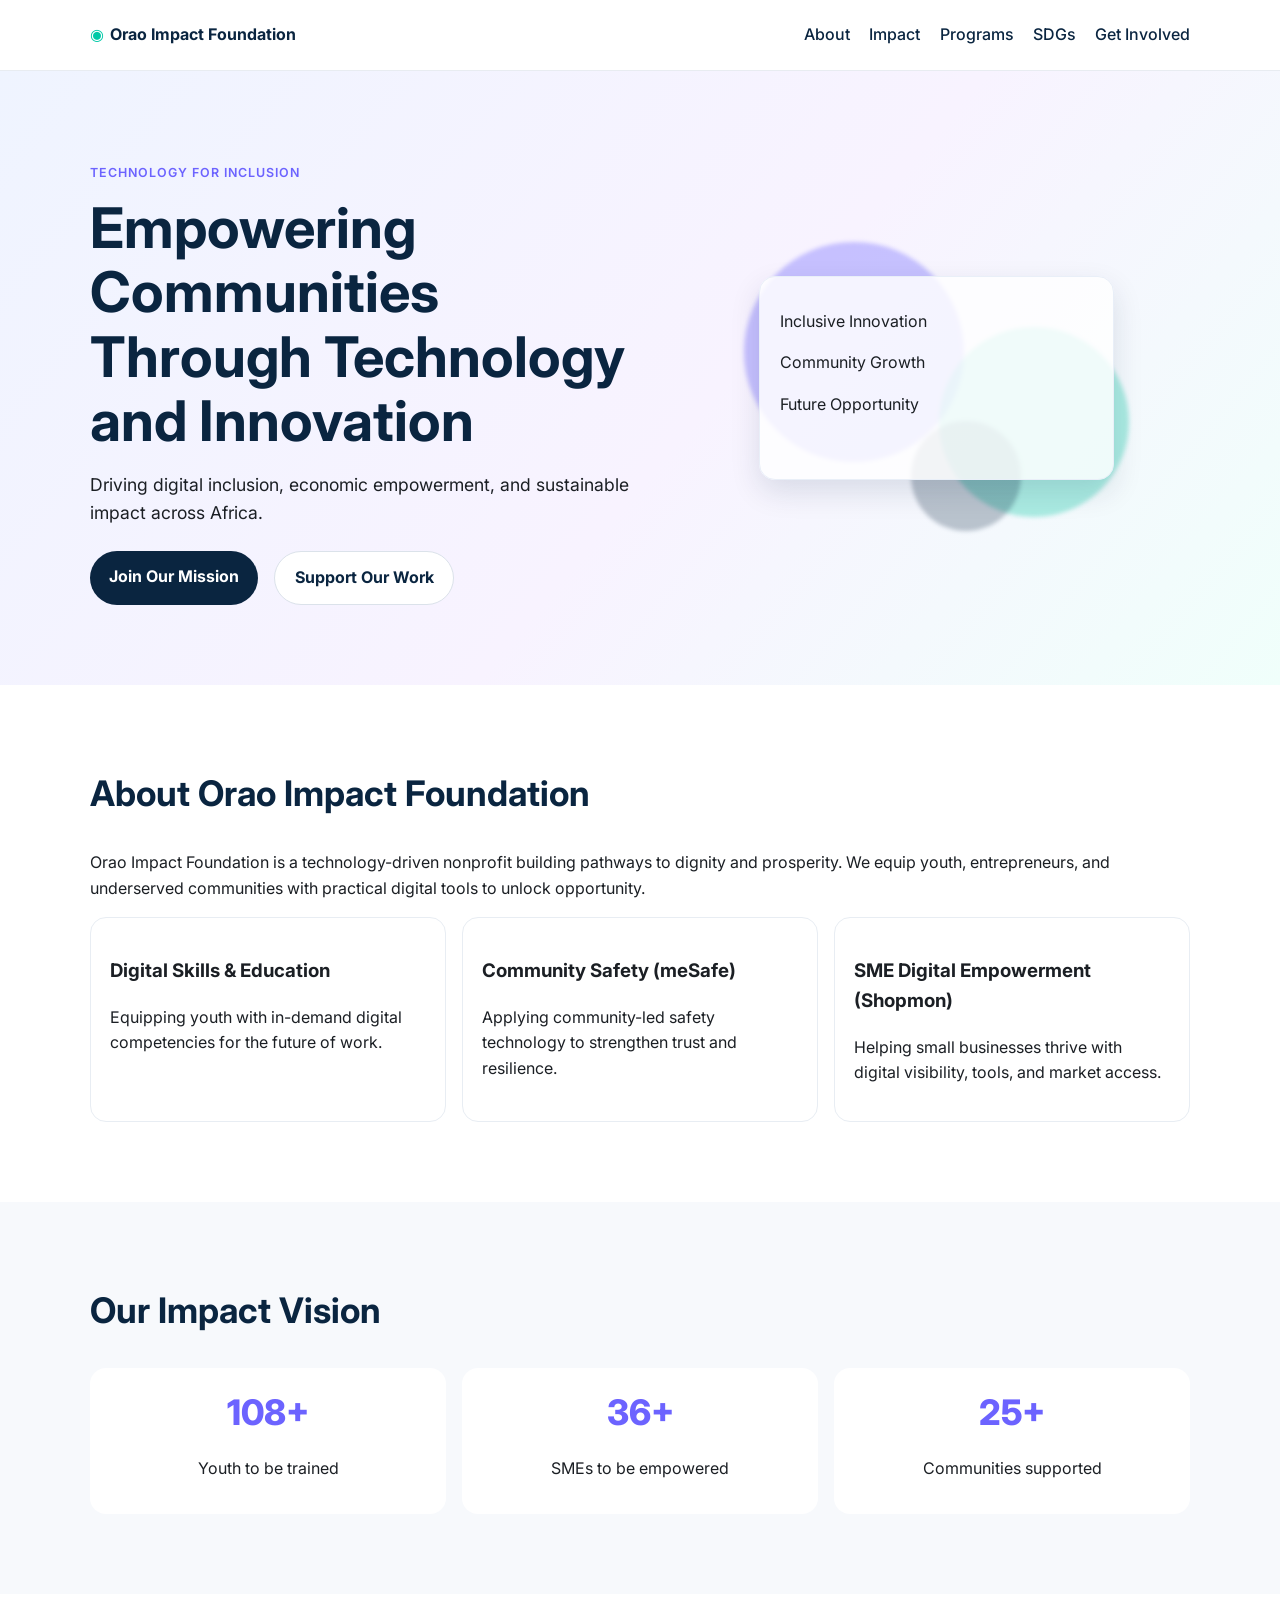
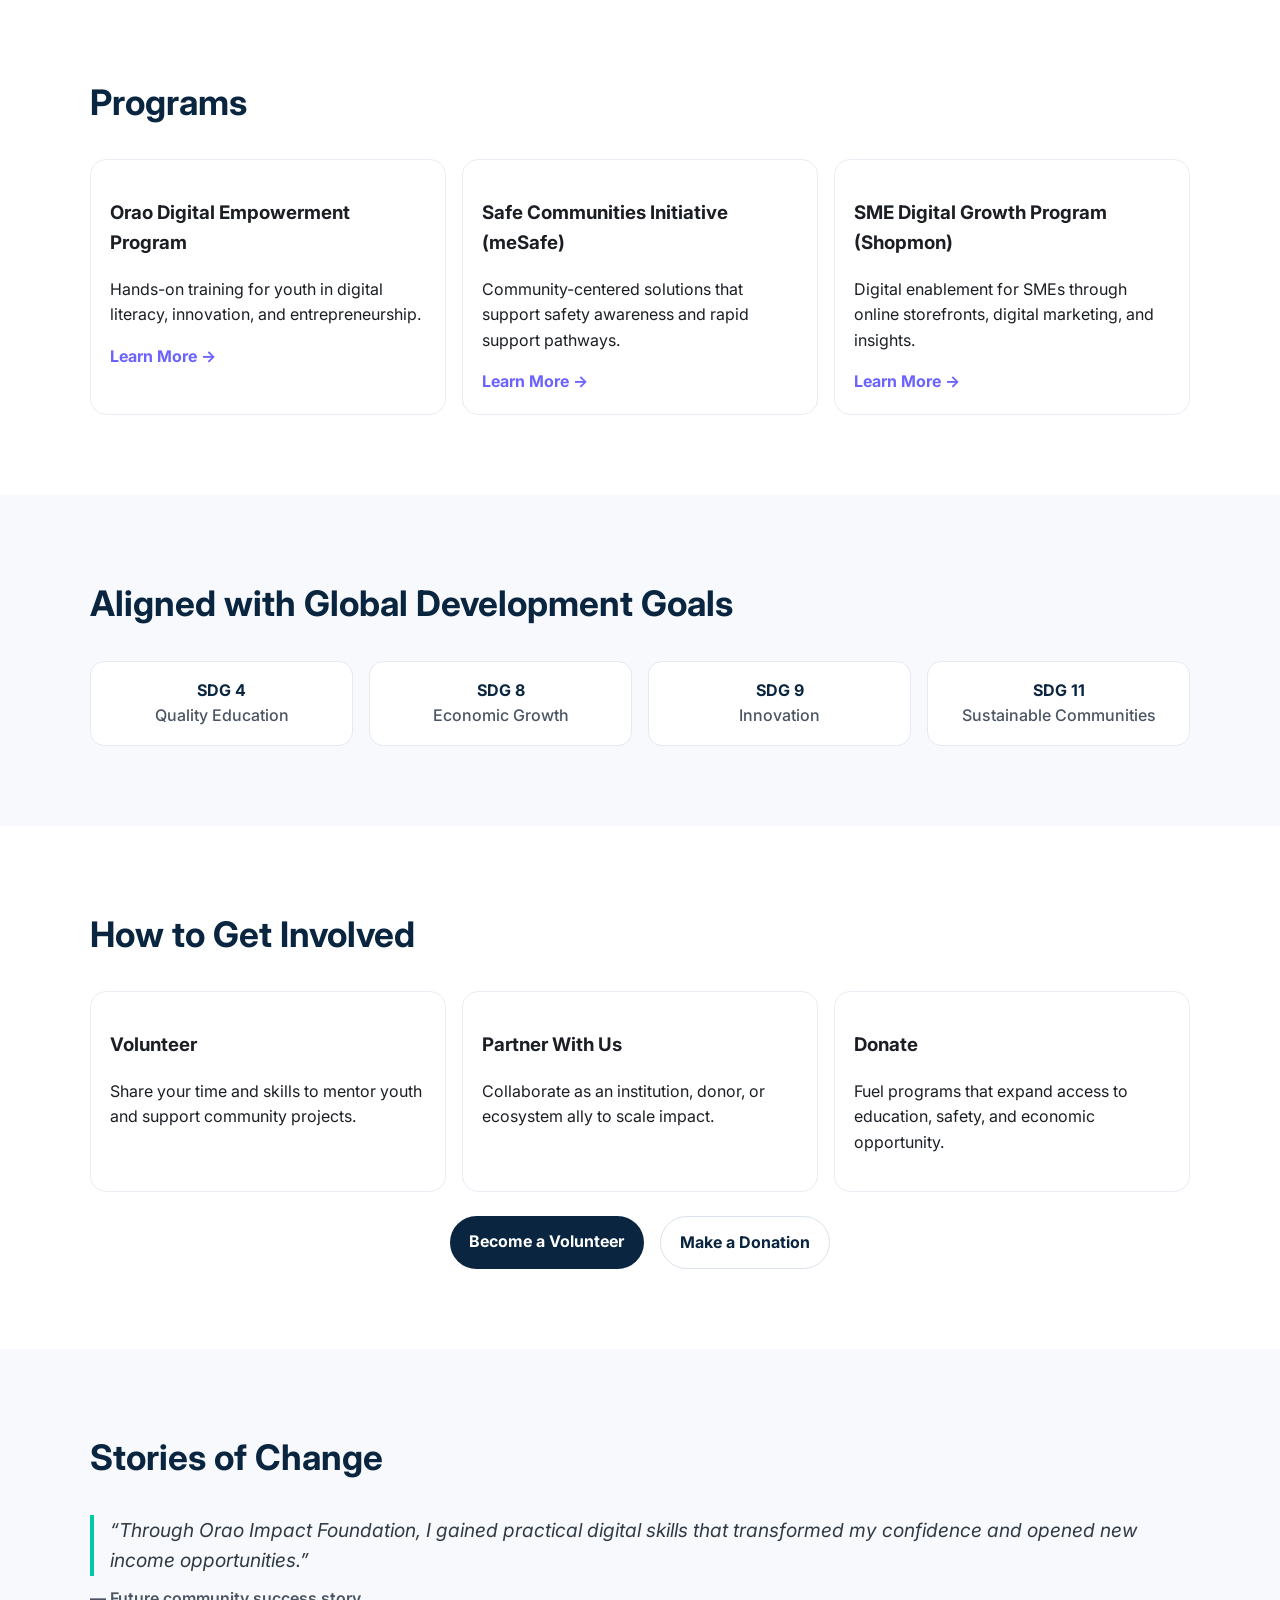
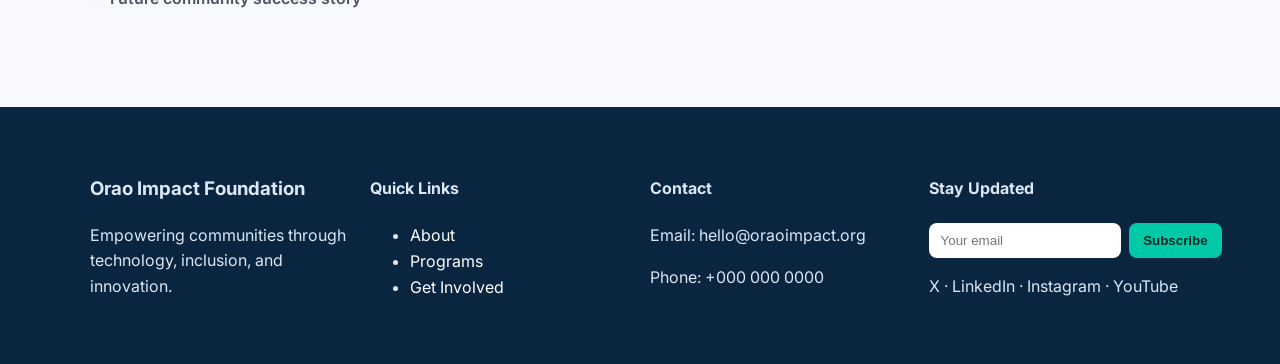
==== index.html @ c320b024 "Create modern landing page for Orao Impact Foundation" ====
<!DOCTYPE html>
<html lang="en">
  <head>
    <meta charset="UTF-8" />
    <meta name="viewport" content="width=device-width, initial-scale=1.0" />
    <title>Orao Impact Foundation</title>
    <meta
      name="description"
      content="Orao Impact Foundation empowers underserved communities across Africa through digital skills, innovation, and economic inclusion."
    />
    <link rel="preconnect" href="https://fonts.googleapis.com" />
    <link rel="preconnect" href="https://fonts.gstatic.com" crossorigin />
    <link
      href="https://fonts.googleapis.com/css2?family=Inter:wght@400;500;600;700;800&display=swap"
      rel="stylesheet"
    />
    <link rel="stylesheet" href="styles.css" />
  </head>
  <body>
    <a class="skip-link" href="#main">Skip to main content</a>
    <header class="site-header" id="top">
      <nav class="nav container" aria-label="Primary">
        <a href="#top" class="brand" aria-label="Orao Impact Foundation home">
          <span class="brand-mark">◉</span>
          <span>Orao Impact Foundation</span>
        </a>
        <button class="menu-toggle" aria-expanded="false" aria-controls="nav-links">
          Menu
        </button>
        <ul class="nav-links" id="nav-links">
          <li><a href="#about">About</a></li>
          <li><a href="#impact">Impact</a></li>
          <li><a href="#programs">Programs</a></li>
          <li><a href="#sdg">SDGs</a></li>
          <li><a href="#involved">Get Involved</a></li>
        </ul>
      </nav>
    </header>

    <main id="main">
      <section class="hero section">
        <div class="container hero-grid">
          <div>
            <p class="eyebrow">Technology for Inclusion</p>
            <h1>Empowering Communities Through Technology and Innovation</h1>
            <p class="lead">
              Driving digital inclusion, economic empowerment, and sustainable impact across Africa.
            </p>
            <div class="cta-group">
              <a href="#involved" class="btn btn-primary">Join Our Mission</a>
              <a href="#involved" class="btn btn-secondary">Support Our Work</a>
            </div>
          </div>
          <div class="hero-art" aria-hidden="true">
            <div class="blob blob-1"></div>
            <div class="blob blob-2"></div>
            <div class="blob blob-3"></div>
            <div class="network-card">
              <p>Inclusive Innovation</p>
              <p>Community Growth</p>
              <p>Future Opportunity</p>
            </div>
          </div>
        </div>
      </section>

      <section class="section" id="about">
        <div class="container">
          <h2>About Orao Impact Foundation</h2>
          <p>
            Orao Impact Foundation is a technology-driven nonprofit building pathways to dignity and prosperity.
            We equip youth, entrepreneurs, and underserved communities with practical digital tools to unlock opportunity.
          </p>
          <div class="pillars">
            <article class="card"><h3>Digital Skills &amp; Education</h3><p>Equipping youth with in-demand digital competencies for the future of work.</p></article>
            <article class="card"><h3>Community Safety (meSafe)</h3><p>Applying community-led safety technology to strengthen trust and resilience.</p></article>
            <article class="card"><h3>SME Digital Empowerment (Shopmon)</h3><p>Helping small businesses thrive with digital visibility, tools, and market access.</p></article>
          </div>
        </div>
      </section>

      <section class="section muted" id="impact">
        <div class="container">
          <h2>Our Impact Vision</h2>
          <div class="stats">
            <article class="stat"><span class="counter" data-target="300">0</span><p>Youth to be trained</p></article>
            <article class="stat"><span class="counter" data-target="100">0</span><p>SMEs to be empowered</p></article>
            <article class="stat"><span class="counter" data-target="25">0</span><p>Communities supported</p></article>
          </div>
        </div>
      </section>

      <section class="section" id="programs">
        <div class="container">
          <h2>Programs</h2>
          <div class="grid-3">
            <article class="card program-card">
              <h3>Orao Digital Empowerment Program</h3>
              <p>Hands-on training for youth in digital literacy, innovation, and entrepreneurship.</p>
              <a href="#" aria-label="Learn more about Orao Digital Empowerment Program">Learn More →</a>
            </article>
            <article class="card program-card">
              <h3>Safe Communities Initiative (meSafe)</h3>
              <p>Community-centered solutions that support safety awareness and rapid support pathways.</p>
              <a href="#" aria-label="Learn more about Safe Communities Initiative">Learn More →</a>
            </article>
            <article class="card program-card">
              <h3>SME Digital Growth Program (Shopmon)</h3>
              <p>Digital enablement for SMEs through online storefronts, digital marketing, and insights.</p>
              <a href="#" aria-label="Learn more about SME Digital Growth Program">Learn More →</a>
            </article>
          </div>
        </div>
      </section>

      <section class="section muted" id="sdg">
        <div class="container">
          <h2>Aligned with Global Development Goals</h2>
          <div class="sdg-grid">
            <div class="badge">SDG 4<br /><span>Quality Education</span></div>
            <div class="badge">SDG 8<br /><span>Economic Growth</span></div>
            <div class="badge">SDG 9<br /><span>Innovation</span></div>
            <div class="badge">SDG 11<br /><span>Sustainable Communities</span></div>
          </div>
        </div>
      </section>

      <section class="section" id="involved">
        <div class="container">
          <h2>How to Get Involved</h2>
          <div class="grid-3">
            <article class="card"><h3>Volunteer</h3><p>Share your time and skills to mentor youth and support community projects.</p></article>
            <article class="card"><h3>Partner With Us</h3><p>Collaborate as an institution, donor, or ecosystem ally to scale impact.</p></article>
            <article class="card"><h3>Donate</h3><p>Fuel programs that expand access to education, safety, and economic opportunity.</p></article>
          </div>
          <div class="cta-group center">
            <a href="#" class="btn btn-primary">Become a Volunteer</a>
            <a href="#" class="btn btn-secondary">Make a Donation</a>
          </div>
        </div>
      </section>

      <section class="section muted" id="stories">
        <div class="container">
          <h2>Stories of Change</h2>
          <blockquote>
            “Through Orao Impact Foundation, I gained practical digital skills that transformed my confidence and opened new income opportunities.”
          </blockquote>
          <p class="quote-author">— Future community success story</p>
        </div>
      </section>
    </main>

    <footer class="site-footer">
      <div class="container footer-grid">
        <div>
          <h3>Orao Impact Foundation</h3>
          <p>Empowering communities through technology, inclusion, and innovation.</p>
        </div>
        <div>
          <h4>Quick Links</h4>
          <ul>
            <li><a href="#about">About</a></li>
            <li><a href="#programs">Programs</a></li>
            <li><a href="#involved">Get Involved</a></li>
          </ul>
        </div>
        <div>
          <h4>Contact</h4>
          <p>Email: hello@oraoimpact.org</p>
          <p>Phone: +000 000 0000</p>
        </div>
        <div>
          <h4>Stay Updated</h4>
          <form class="newsletter">
            <label for="newsletter" class="sr-only">Email address</label>
            <input id="newsletter" type="email" placeholder="Your email" required />
            <button type="submit">Subscribe</button>
          </form>
          <p class="socials">X · LinkedIn · Instagram · YouTube</p>
        </div>
      </div>
    </footer>

    <script src="script.js"></script>
  </body>
</html>
---- styles.css ----
:root {
  --primary: #0a2540;
  --secondary: #6c63ff;
  --accent: #00c9a7;
  --bg: #f7f9fc;
  --text: #1b1f24;
}
* { box-sizing: border-box; }
html { scroll-behavior: smooth; }
body {
  margin: 0;
  font-family: Inter, system-ui, sans-serif;
  color: var(--text);
  line-height: 1.6;
  background: #fff;
}
.container { width: min(1100px, 92vw); margin: 0 auto; }
.section { padding: 5rem 0; }
.muted { background: var(--bg); }
.skip-link { position:absolute; left:-9999px; }
.skip-link:focus { left:1rem; top:1rem; background:#fff; padding:.5rem; }
.site-header {
  position: sticky; top: 0; z-index: 10;
  background: rgba(255,255,255,.9); backdrop-filter: blur(8px); border-bottom: 1px solid #e8ecf1;
}
.nav { display:flex; justify-content:space-between; align-items:center; min-height:70px; gap:1rem; }
.brand { font-weight: 700; color: var(--primary); text-decoration:none; display:flex; gap:.4rem; align-items:center; }
.brand-mark { color: var(--accent); }
.nav-links { display:flex; list-style:none; gap:1.2rem; padding:0; margin:0; }
.nav-links a { color: var(--primary); text-decoration:none; font-weight:500; }
.menu-toggle { display:none; }
.hero { background: linear-gradient(130deg, #eff4ff, #f8f3ff 55%, #f0fffb); }
.hero-grid { display:grid; gap:2rem; align-items:center; grid-template-columns: 1.05fr .95fr; }
.eyebrow { color: var(--secondary); font-weight:600; letter-spacing:.08em; text-transform:uppercase; font-size:.78rem; }
h1 { font-size: clamp(2rem, 4.5vw, 3.5rem); line-height:1.15; margin:.5rem 0 1rem; color: var(--primary); }
h2 { font-size: clamp(1.55rem, 3.2vw, 2.2rem); color: var(--primary); margin-top:0; }
.lead { font-size:1.1rem; max-width:60ch; }
.cta-group { display:flex; gap:1rem; flex-wrap:wrap; margin-top:1.5rem; }
.btn { padding:.8rem 1.2rem; border-radius:999px; text-decoration:none; font-weight:700; transition: transform .2s ease, box-shadow .2s ease; }
.btn:hover { transform: translateY(-2px); box-shadow: 0 8px 24px rgba(0,0,0,.12); }
.btn-primary { background: var(--primary); color:#fff; }
.btn-secondary { background: #fff; color: var(--primary); border:1px solid #dbe2ea; }
.hero-art { position:relative; min-height:340px; }
.blob { position:absolute; border-radius:50%; filter: blur(2px); animation: float 6s ease-in-out infinite; }
.blob-1 { width:220px; height:220px; background: rgba(108,99,255,.35); top:10%; left:12%; }
.blob-2 { width:190px; height:190px; background: rgba(0,201,167,.3); top:35%; right:12%; animation-delay:1.2s; }
.blob-3 { width:110px; height:110px; background: rgba(10,37,64,.25); bottom:5%; left:45%; animation-delay:.7s; }
.network-card { position:absolute; inset:20% 15%; background: rgba(255,255,255,.82); border:1px solid #e9eff8; border-radius:16px; padding:1rem 1.25rem; box-shadow:0 12px 30px rgba(10,37,64,.12); }
.card { background:#fff; border:1px solid #e8edf3; border-radius:16px; padding:1.2rem; transition: transform .2s; }
.card:hover { transform: translateY(-3px); }
.pillars, .grid-3 { display:grid; gap:1rem; grid-template-columns: repeat(3, minmax(0,1fr)); }
.stats { display:grid; grid-template-columns: repeat(3, minmax(0,1fr)); gap:1rem; }
.stat { background:#fff; border-radius:16px; padding:1rem; text-align:center; }
.counter { font-size:2.2rem; font-weight:800; color:var(--secondary); display:block; }
.program-card a { color: var(--secondary); font-weight:700; text-decoration:none; }
.sdg-grid { display:grid; grid-template-columns: repeat(4, minmax(0,1fr)); gap:1rem; }
.badge { background:#fff; border-radius:14px; padding:1rem; text-align:center; font-weight:700; color:var(--primary); border:1px solid #e3eaf2; }
.badge span { display:block; font-weight:500; color:#4b5563; }
.center { justify-content:center; }
blockquote { font-size:1.2rem; font-style:italic; border-left:4px solid var(--accent); margin:0; padding-left:1rem; color:#2f3a45; }
.quote-author { margin-top:.6rem; font-weight:600; color:#4b5563; }
.site-footer { background: var(--primary); color:#dce7f2; padding:3rem 0; }
.footer-grid { display:grid; gap:1.2rem; grid-template-columns: repeat(4, minmax(0,1fr)); }
.site-footer a { color:#fff; text-decoration:none; }
.newsletter { display:flex; gap:.5rem; }
.newsletter input { flex:1; padding:.6rem .7rem; border-radius:8px; border:none; }
.newsletter button { padding:.6rem .9rem; border:none; border-radius:8px; background:var(--accent); color:#002a24; font-weight:700; }
.sr-only { position:absolute; width:1px; height:1px; overflow:hidden; clip-path:inset(50%); }
@keyframes float { 50% { transform: translateY(-8px); } }
@media (max-width: 860px) {
  .menu-toggle { display:block; background:none; border:1px solid #dbe2ea; border-radius:8px; padding:.5rem .7rem; }
  .nav-links { position:absolute; right:4vw; top:64px; background:#fff; border:1px solid #e8edf3; border-radius:12px; padding:.8rem; display:none; flex-direction:column; }
  .nav-links.open { display:flex; }
  .hero-grid, .pillars, .grid-3, .stats, .sdg-grid, .footer-grid { grid-template-columns: 1fr; }
}
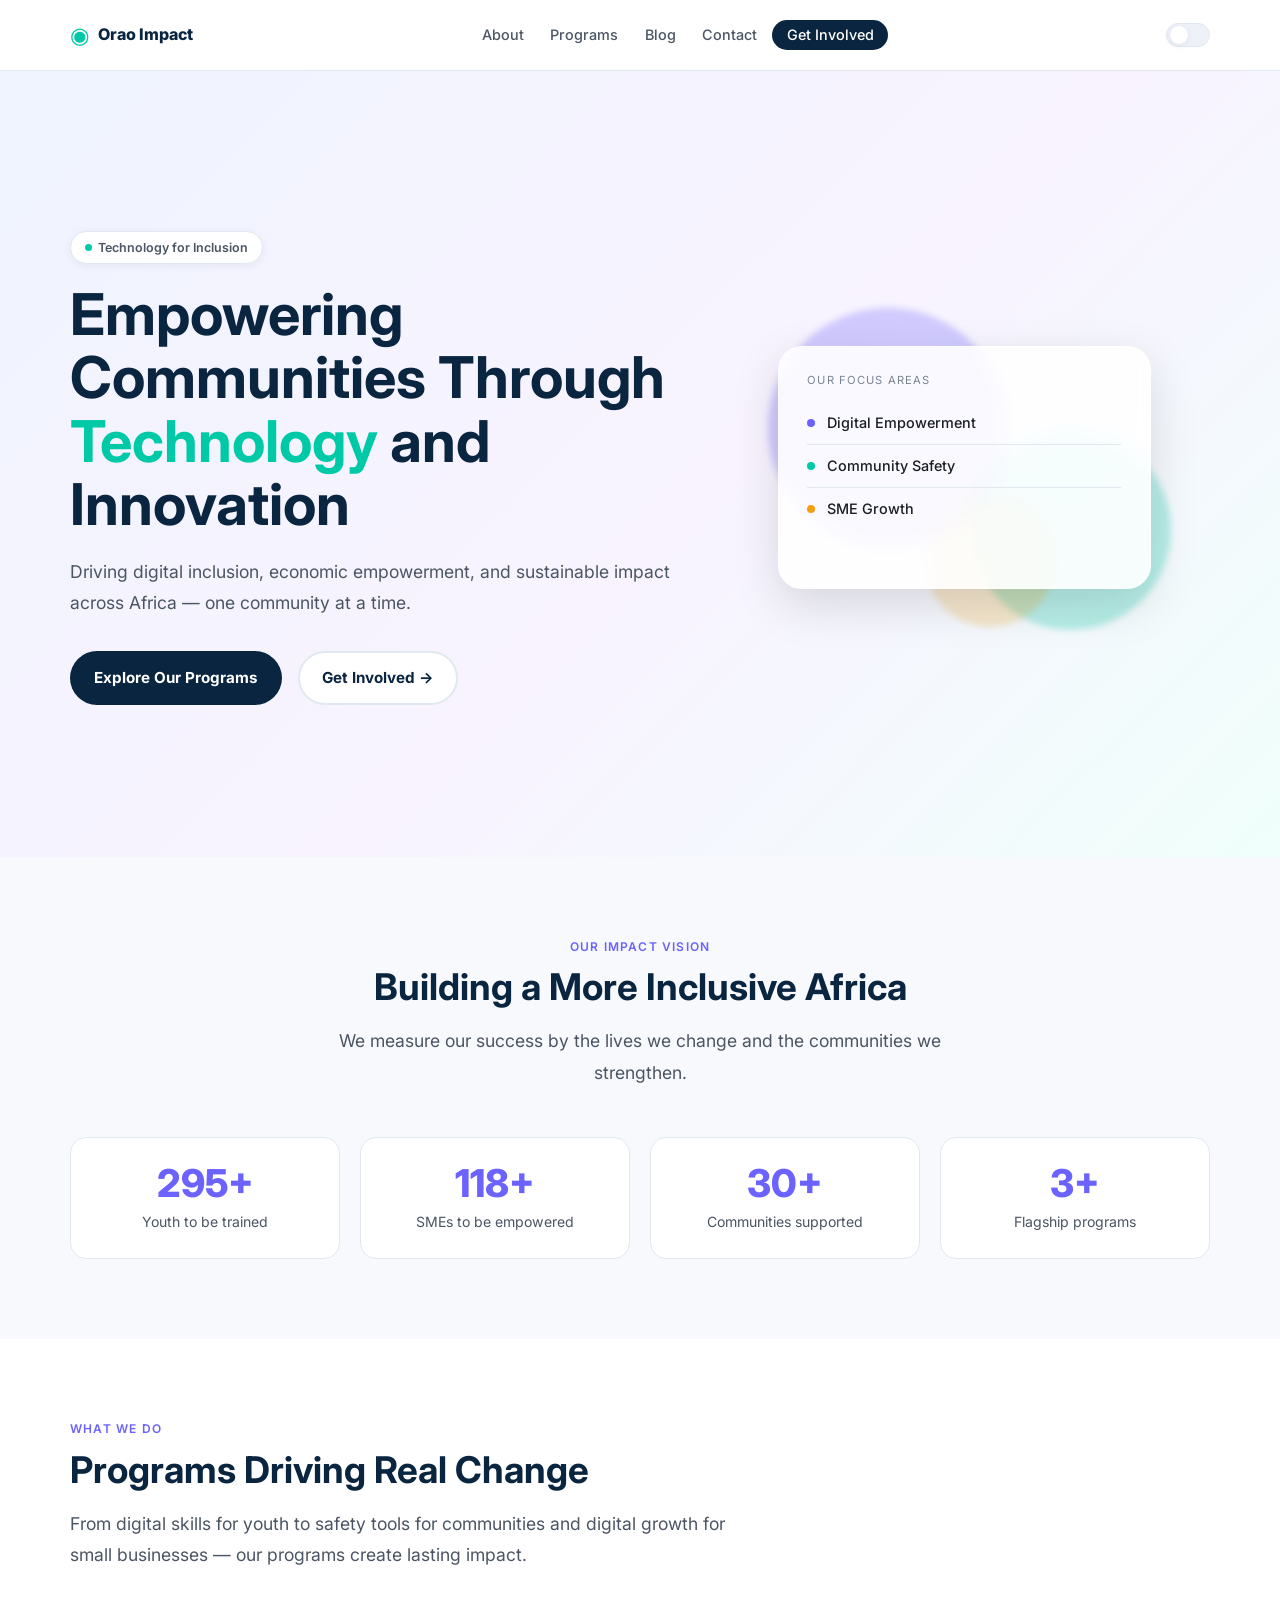
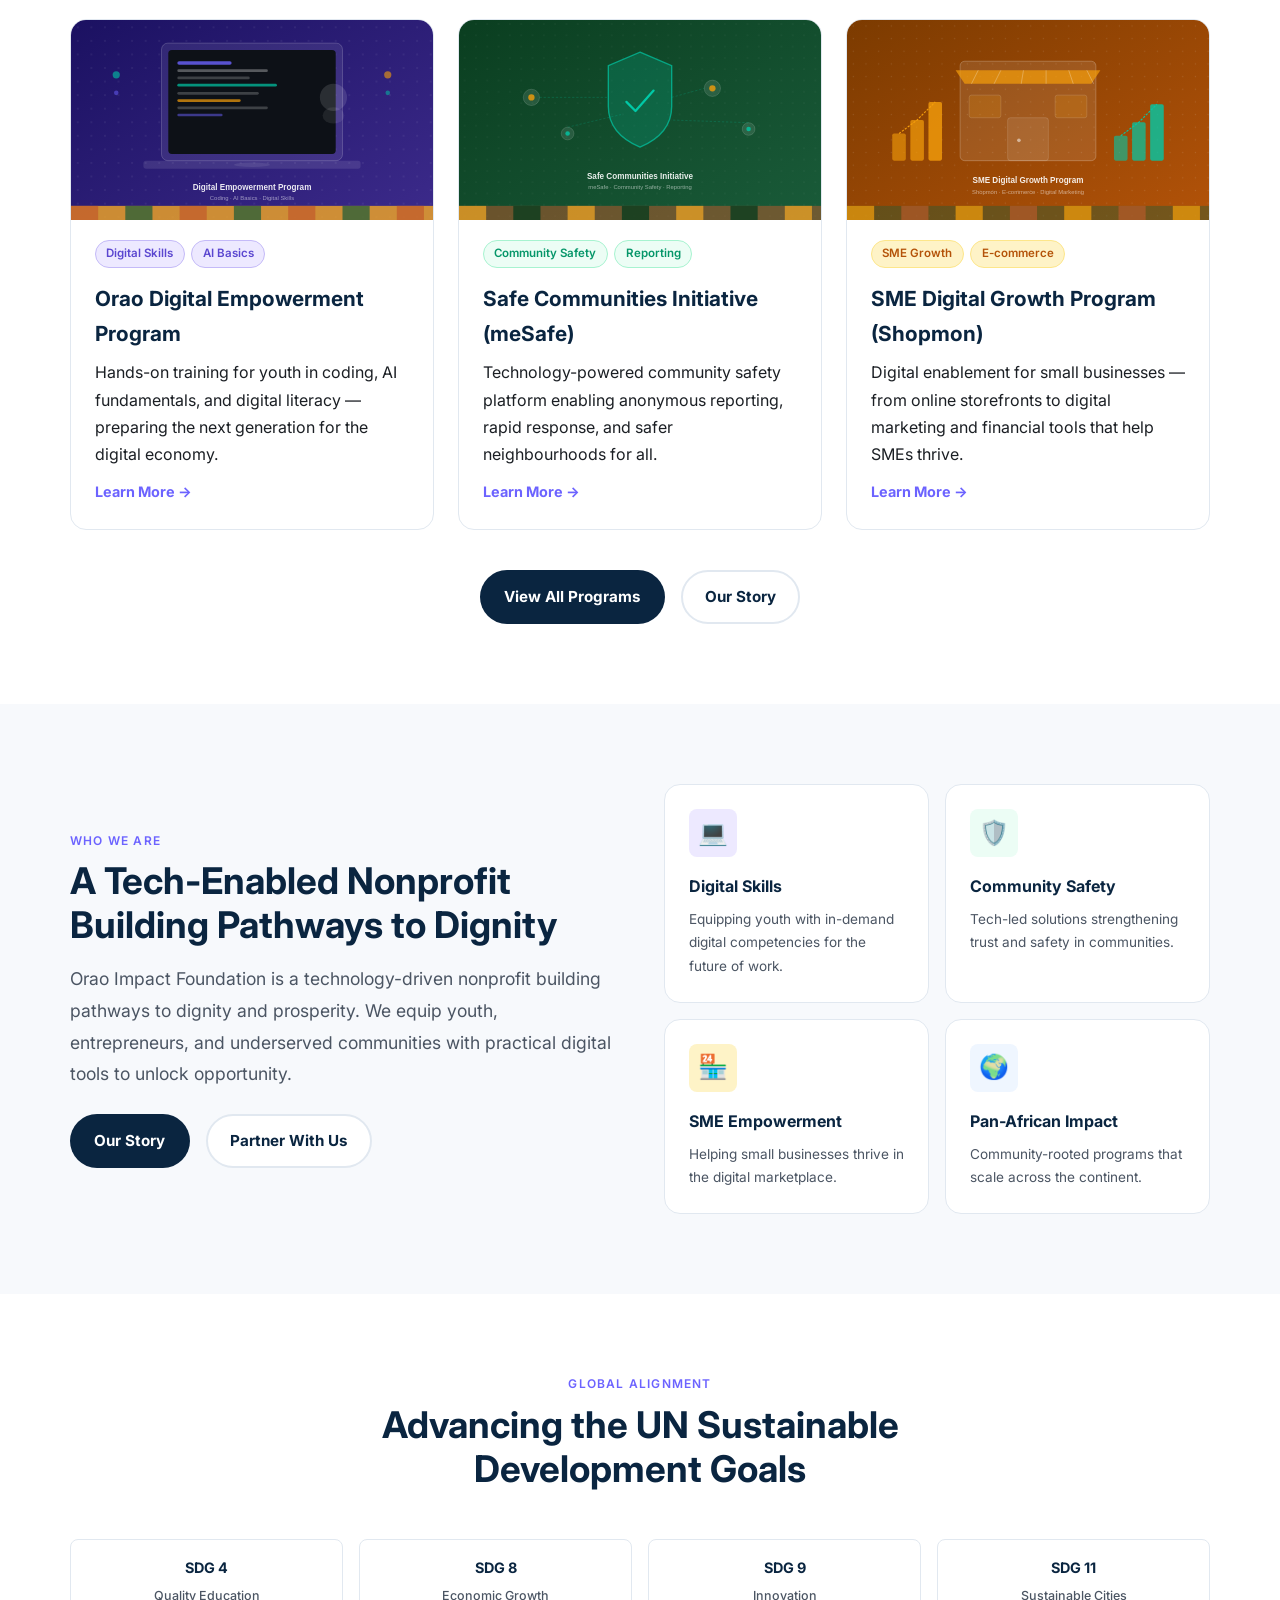
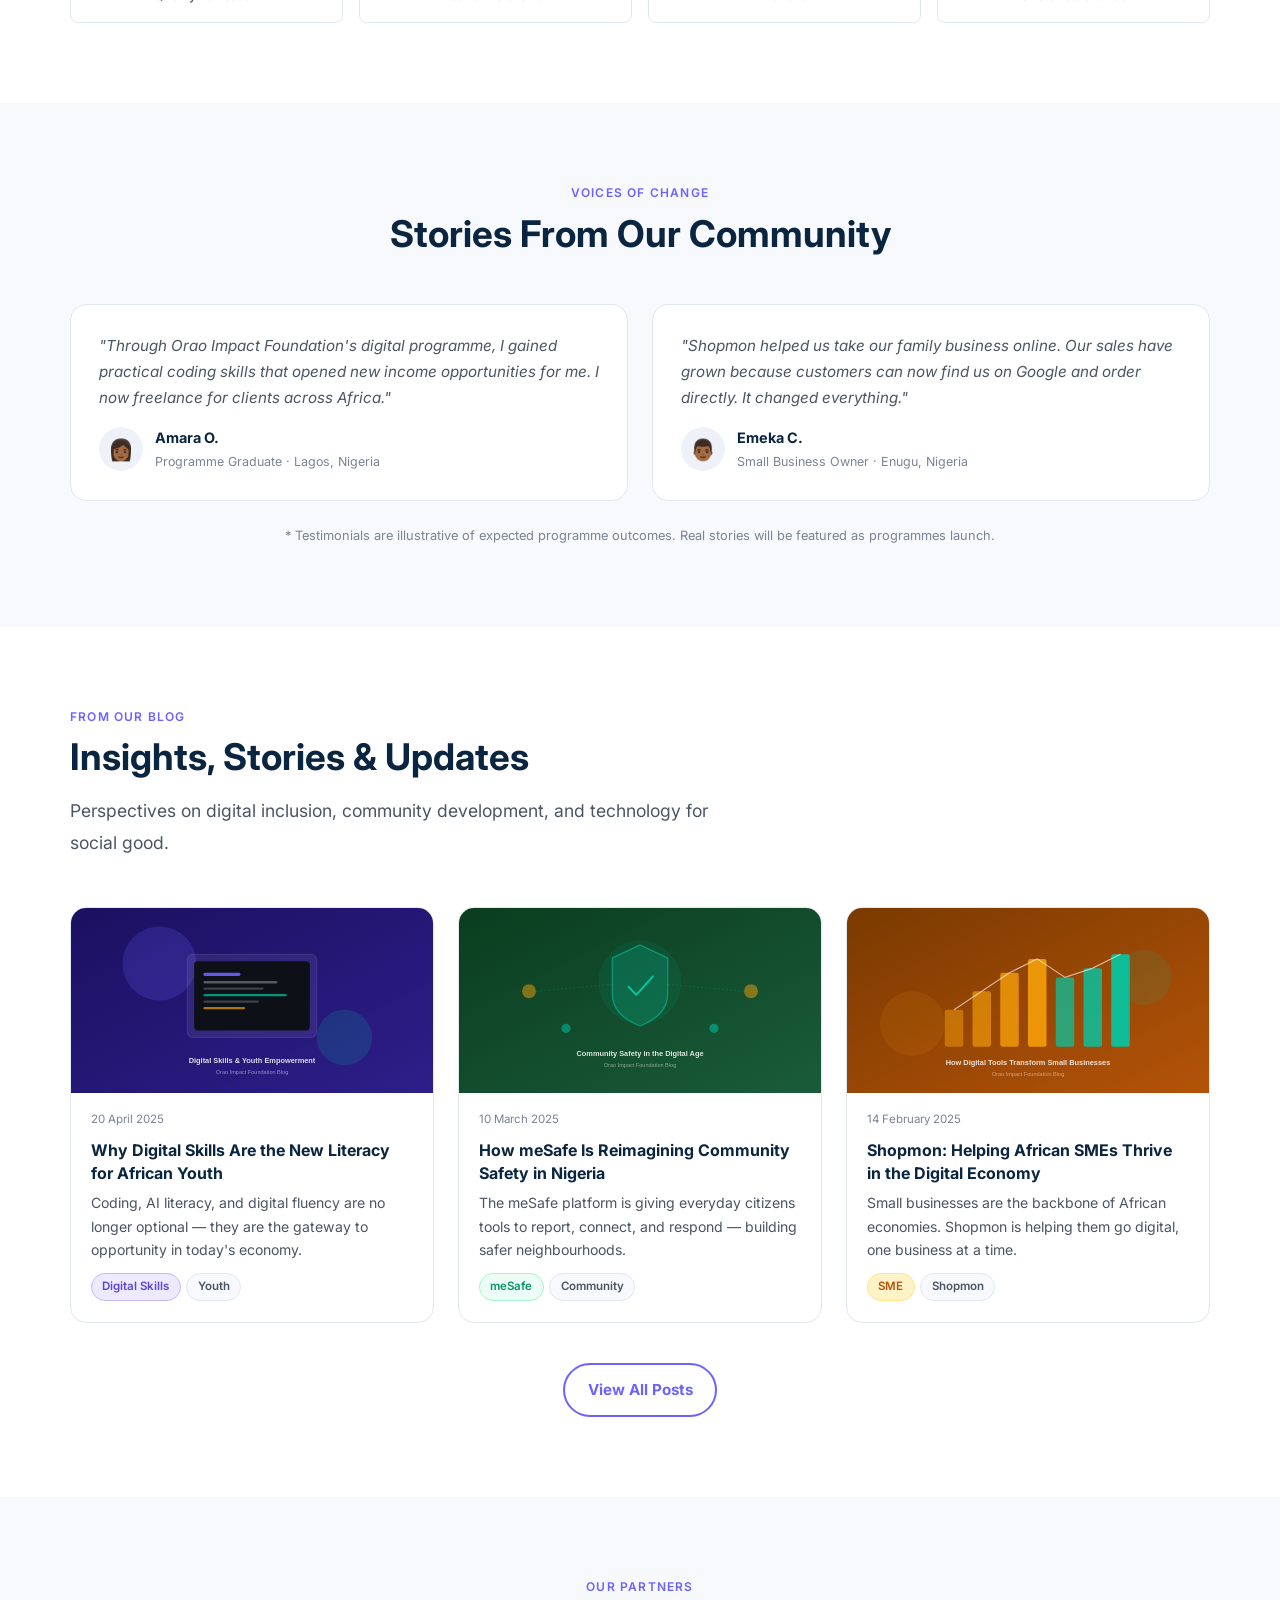
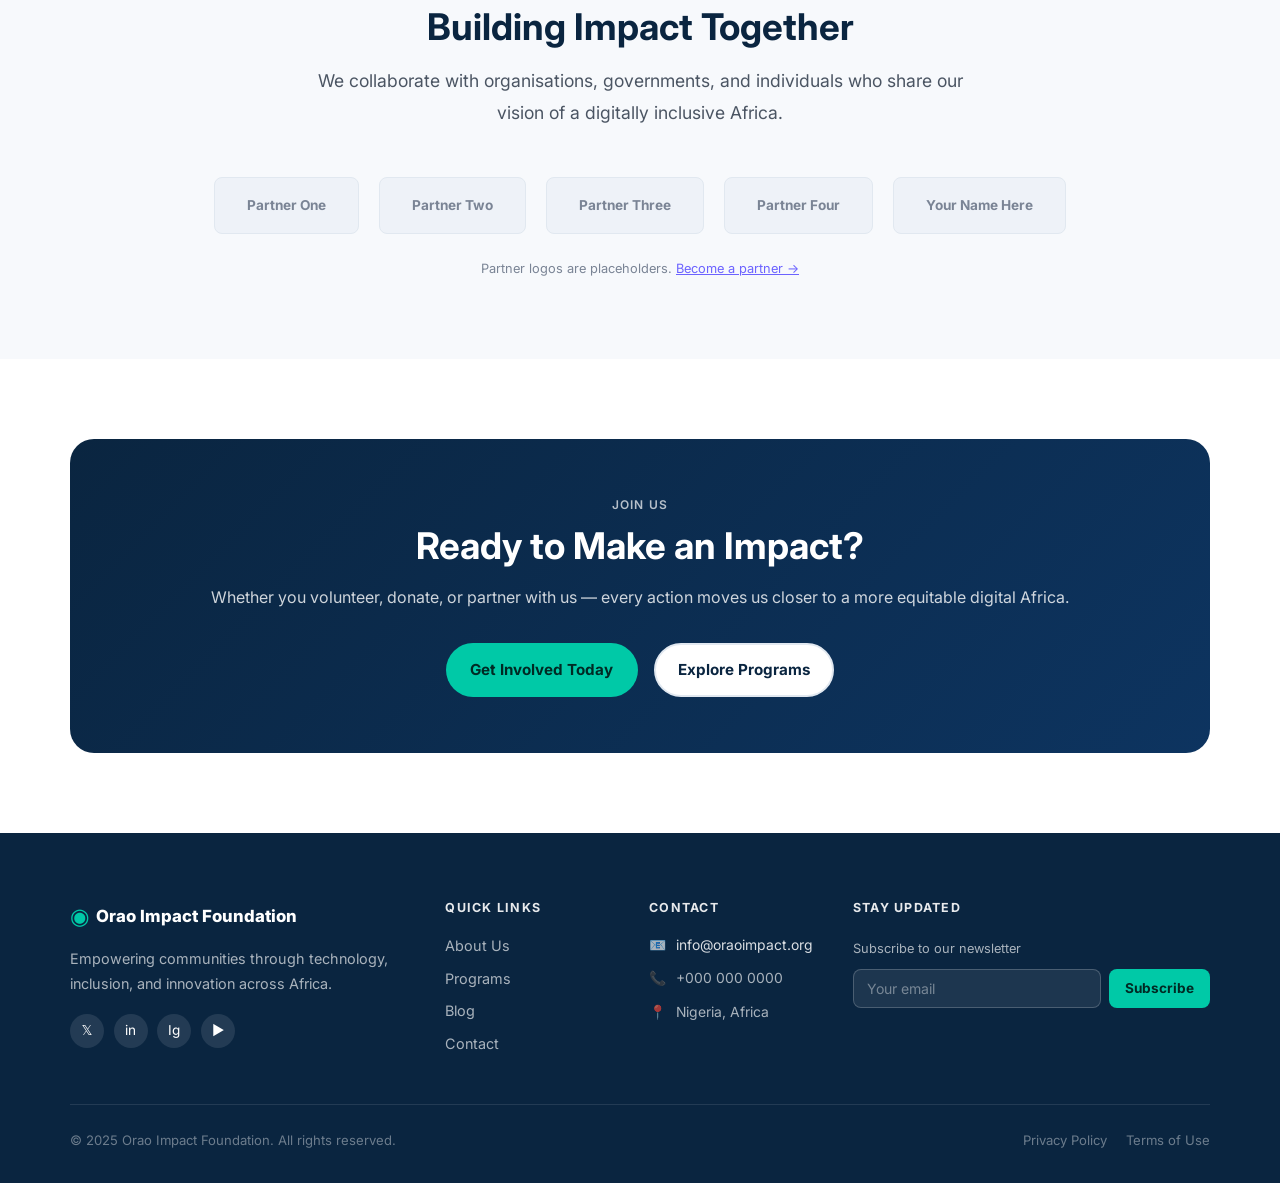
==== commit 48465b4a: "feat: complete foundation website with all pages, blog, and components - Upgraded index.html: hero, " ====
--- a/index.html
+++ b/index.html
@@ -1,187 +1,381 @@
 <!DOCTYPE html>
-<html lang="en">
-  <head>
-    <meta charset="UTF-8" />
-    <meta name="viewport" content="width=device-width, initial-scale=1.0" />
-    <title>Orao Impact Foundation</title>
-    <meta
-      name="description"
-      content="Orao Impact Foundation empowers underserved communities across Africa through digital skills, innovation, and economic inclusion."
-    />
-    <link rel="preconnect" href="https://fonts.googleapis.com" />
-    <link rel="preconnect" href="https://fonts.gstatic.com" crossorigin />
-    <link
-      href="https://fonts.googleapis.com/css2?family=Inter:wght@400;500;600;700;800&display=swap"
-      rel="stylesheet"
-    />
-    <link rel="stylesheet" href="styles.css" />
-  </head>
-  <body>
-    <a class="skip-link" href="#main">Skip to main content</a>
-    <header class="site-header" id="top">
-      <nav class="nav container" aria-label="Primary">
-        <a href="#top" class="brand" aria-label="Orao Impact Foundation home">
-          <span class="brand-mark">◉</span>
-          <span>Orao Impact Foundation</span>
-        </a>
-        <button class="menu-toggle" aria-expanded="false" aria-controls="nav-links">
-          Menu
-        </button>
-        <ul class="nav-links" id="nav-links">
-          <li><a href="#about">About</a></li>
-          <li><a href="#impact">Impact</a></li>
-          <li><a href="#programs">Programs</a></li>
-          <li><a href="#sdg">SDGs</a></li>
-          <li><a href="#involved">Get Involved</a></li>
-        </ul>
-      </nav>
-    </header>
-
-    <main id="main">
-      <section class="hero section">
-        <div class="container hero-grid">
-          <div>
-            <p class="eyebrow">Technology for Inclusion</p>
-            <h1>Empowering Communities Through Technology and Innovation</h1>
-            <p class="lead">
-              Driving digital inclusion, economic empowerment, and sustainable impact across Africa.
-            </p>
+<html lang="en" data-theme="light">
+<head>
+  <meta charset="UTF-8"/>
+  <meta name="viewport" content="width=device-width, initial-scale=1.0"/>
+  <title>Orao Impact Foundation — Empowering Communities Through Technology</title>
+  <meta name="description" content="Orao Impact Foundation empowers underserved communities across Africa through digital skills, innovation, and economic inclusion."/>
+  <meta property="og:title" content="Orao Impact Foundation"/>
+  <meta property="og:description" content="Driving digital inclusion, economic empowerment, and sustainable impact across Africa."/>
+  <meta property="og:type" content="website"/>
+  <meta property="og:image" content="assets/images/about-hero.svg"/>
+  <link rel="preconnect" href="https://fonts.googleapis.com"/>
+  <link rel="preconnect" href="https://fonts.gstatic.com" crossorigin/>
+  <link href="https://fonts.googleapis.com/css2?family=Inter:wght@400;500;600;700;800&display=swap" rel="stylesheet"/>
+  <link rel="stylesheet" href="styles.css"/>
+  <script>
+    (function(){var t=localStorage.getItem('orao-theme')||((window.matchMedia&&window.matchMedia('(prefers-color-scheme:dark)').matches)?'dark':'light');document.documentElement.setAttribute('data-theme',t);})();
+  </script>
+</head>
+<body>
+  <a class="skip-link" href="#main">Skip to main content</a>
+
+  <!-- HEADER -->
+  <header class="site-header" id="top">
+    <nav class="nav container" aria-label="Primary">
+      <a href="index.html" class="brand" aria-label="Orao Impact Foundation home">
+        <span class="brand-mark">◉</span>
+        <span>Orao Impact</span>
+      </a>
+      <ul class="nav-links" id="nav-links" role="list">
+        <li><a href="about.html">About</a></li>
+        <li><a href="programs.html">Programs</a></li>
+        <li><a href="blog.html">Blog</a></li>
+        <li><a href="contact.html">Contact</a></li>
+        <li><a href="contact.html" class="btn-nav">Get Involved</a></li>
+      </ul>
+      <div class="nav-actions">
+        <button class="dark-toggle" data-dark-toggle aria-label="Toggle dark mode" title="Toggle dark mode"></button>
+        <button class="menu-toggle" aria-expanded="false" aria-controls="nav-links">Menu</button>
+      </div>
+    </nav>
+  </header>
+
+  <main id="main">
+    <!-- HERO -->
+    <section class="hero section">
+      <div class="container hero-grid">
+        <div>
+          <div class="hero-tag"><span class="dot"></span> Technology for Inclusion</div>
+          <h1>Empowering Communities Through <span class="text-accent">Technology</span> and Innovation</h1>
+          <p class="lead">Driving digital inclusion, economic empowerment, and sustainable impact across Africa — one community at a time.</p>
+          <div class="cta-group">
+            <a href="programs.html" class="btn btn-primary">Explore Our Programs</a>
+            <a href="contact.html" class="btn btn-secondary">Get Involved →</a>
+          </div>
+        </div>
+        <div class="hero-art" aria-hidden="true">
+          <div class="blob blob-1"></div>
+          <div class="blob blob-2"></div>
+          <div class="blob blob-3"></div>
+          <div class="network-card">
+            <p class="nc-label">Our Focus Areas</p>
+            <div class="nc-item"><span class="nc-dot dot-purple"></span> Digital Empowerment</div>
+            <div class="nc-item"><span class="nc-dot dot-green"></span> Community Safety</div>
+            <div class="nc-item"><span class="nc-dot dot-orange"></span> SME Growth</div>
+          </div>
+        </div>
+      </div>
+    </section>
+
+    <!-- IMPACT STATS -->
+    <section class="section muted" id="impact">
+      <div class="container">
+        <div class="section-header centered reveal">
+          <span class="eyebrow">Our Impact Vision</span>
+          <h2>Building a More Inclusive Africa</h2>
+          <p class="lead">We measure our success by the lives we change and the communities we strengthen.</p>
+        </div>
+        <div class="stats">
+          <article class="stat reveal reveal-delay-1">
+            <span class="counter" data-target="500" data-suffix="+">0+</span>
+            <p>Youth to be trained</p>
+          </article>
+          <article class="stat reveal reveal-delay-2">
+            <span class="counter" data-target="150" data-suffix="+">0+</span>
+            <p>SMEs to be empowered</p>
+          </article>
+          <article class="stat reveal reveal-delay-3">
+            <span class="counter" data-target="30" data-suffix="+">0+</span>
+            <p>Communities supported</p>
+          </article>
+          <article class="stat reveal reveal-delay-4">
+            <span class="counter" data-target="3" data-suffix="">0</span>
+            <p>Flagship programs</p>
+          </article>
+        </div>
+      </div>
+    </section>
+
+    <!-- FEATURED PROGRAMS -->
+    <section class="section" id="programs">
+      <div class="container">
+        <div class="section-header reveal">
+          <span class="eyebrow">What We Do</span>
+          <h2>Programs Driving Real Change</h2>
+          <p class="lead">From digital skills for youth to safety tools for communities and digital growth for small businesses — our programs create lasting impact.</p>
+        </div>
+        <div class="grid-3">
+          <article class="card program-card reveal reveal-delay-1" data-category="digital">
+            <div class="program-card-img">
+              <img src="assets/images/program-digital.svg" alt="Youth learning to code at a digital empowerment workshop" loading="lazy"/>
+            </div>
+            <div class="program-card-body">
+              <div class="program-card-tags">
+                <span class="tag tag-digital">Digital Skills</span>
+                <span class="tag tag-digital">AI Basics</span>
+              </div>
+              <h3>Orao Digital Empowerment Program</h3>
+              <p>Hands-on training for youth in coding, AI fundamentals, and digital literacy — preparing the next generation for the digital economy.</p>
+              <a href="programs.html#digital" class="program-card-link">Learn More →</a>
+            </div>
+          </article>
+          <article class="card program-card reveal reveal-delay-2" data-category="safety">
+            <div class="program-card-img">
+              <img src="assets/images/program-safety.svg" alt="Community safety network illustration for meSafe" loading="lazy"/>
+            </div>
+            <div class="program-card-body">
+              <div class="program-card-tags">
+                <span class="tag tag-safety">Community Safety</span>
+                <span class="tag tag-safety">Reporting</span>
+              </div>
+              <h3>Safe Communities Initiative (meSafe)</h3>
+              <p>Technology-powered community safety platform enabling anonymous reporting, rapid response, and safer neighbourhoods for all.</p>
+              <a href="programs.html#safety" class="program-card-link">Learn More →</a>
+            </div>
+          </article>
+          <article class="card program-card reveal reveal-delay-3" data-category="sme">
+            <div class="program-card-img">
+              <img src="assets/images/program-sme.svg" alt="Small business owner learning digital tools through Shopmon" loading="lazy"/>
+            </div>
+            <div class="program-card-body">
+              <div class="program-card-tags">
+                <span class="tag tag-sme">SME Growth</span>
+                <span class="tag tag-sme">E-commerce</span>
+              </div>
+              <h3>SME Digital Growth Program (Shopmon)</h3>
+              <p>Digital enablement for small businesses — from online storefronts to digital marketing and financial tools that help SMEs thrive.</p>
+              <a href="programs.html#sme" class="program-card-link">Learn More →</a>
+            </div>
+          </article>
+        </div>
+        <div class="cta-group center reveal" style="margin-top:2.5rem">
+          <a href="programs.html" class="btn btn-primary">View All Programs</a>
+          <a href="about.html" class="btn btn-secondary">Our Story</a>
+        </div>
+      </div>
+    </section>
+
+    <!-- ABOUT SNIPPET -->
+    <section class="section muted" id="about">
+      <div class="container">
+        <div class="grid-2" style="gap:3rem; align-items:center">
+          <div class="reveal">
+            <span class="eyebrow">Who We Are</span>
+            <h2>A Tech-Enabled Nonprofit Building Pathways to Dignity</h2>
+            <p class="lead">Orao Impact Foundation is a technology-driven nonprofit building pathways to dignity and prosperity. We equip youth, entrepreneurs, and underserved communities with practical digital tools to unlock opportunity.</p>
             <div class="cta-group">
-              <a href="#involved" class="btn btn-primary">Join Our Mission</a>
-              <a href="#involved" class="btn btn-secondary">Support Our Work</a>
-            </div>
-          </div>
-          <div class="hero-art" aria-hidden="true">
-            <div class="blob blob-1"></div>
-            <div class="blob blob-2"></div>
-            <div class="blob blob-3"></div>
-            <div class="network-card">
-              <p>Inclusive Innovation</p>
-              <p>Community Growth</p>
-              <p>Future Opportunity</p>
-            </div>
-          </div>
-        </div>
-      </section>
-
-      <section class="section" id="about">
-        <div class="container">
-          <h2>About Orao Impact Foundation</h2>
-          <p>
-            Orao Impact Foundation is a technology-driven nonprofit building pathways to dignity and prosperity.
-            We equip youth, entrepreneurs, and underserved communities with practical digital tools to unlock opportunity.
-          </p>
-          <div class="pillars">
-            <article class="card"><h3>Digital Skills &amp; Education</h3><p>Equipping youth with in-demand digital competencies for the future of work.</p></article>
-            <article class="card"><h3>Community Safety (meSafe)</h3><p>Applying community-led safety technology to strengthen trust and resilience.</p></article>
-            <article class="card"><h3>SME Digital Empowerment (Shopmon)</h3><p>Helping small businesses thrive with digital visibility, tools, and market access.</p></article>
-          </div>
-        </div>
-      </section>
-
-      <section class="section muted" id="impact">
-        <div class="container">
-          <h2>Our Impact Vision</h2>
-          <div class="stats">
-            <article class="stat"><span class="counter" data-target="300">0</span><p>Youth to be trained</p></article>
-            <article class="stat"><span class="counter" data-target="100">0</span><p>SMEs to be empowered</p></article>
-            <article class="stat"><span class="counter" data-target="25">0</span><p>Communities supported</p></article>
-          </div>
-        </div>
-      </section>
-
-      <section class="section" id="programs">
-        <div class="container">
-          <h2>Programs</h2>
-          <div class="grid-3">
-            <article class="card program-card">
-              <h3>Orao Digital Empowerment Program</h3>
-              <p>Hands-on training for youth in digital literacy, innovation, and entrepreneurship.</p>
-              <a href="#" aria-label="Learn more about Orao Digital Empowerment Program">Learn More →</a>
-            </article>
-            <article class="card program-card">
-              <h3>Safe Communities Initiative (meSafe)</h3>
-              <p>Community-centered solutions that support safety awareness and rapid support pathways.</p>
-              <a href="#" aria-label="Learn more about Safe Communities Initiative">Learn More →</a>
-            </article>
-            <article class="card program-card">
-              <h3>SME Digital Growth Program (Shopmon)</h3>
-              <p>Digital enablement for SMEs through online storefronts, digital marketing, and insights.</p>
-              <a href="#" aria-label="Learn more about SME Digital Growth Program">Learn More →</a>
-            </article>
-          </div>
-        </div>
-      </section>
-
-      <section class="section muted" id="sdg">
-        <div class="container">
-          <h2>Aligned with Global Development Goals</h2>
-          <div class="sdg-grid">
-            <div class="badge">SDG 4<br /><span>Quality Education</span></div>
-            <div class="badge">SDG 8<br /><span>Economic Growth</span></div>
-            <div class="badge">SDG 9<br /><span>Innovation</span></div>
-            <div class="badge">SDG 11<br /><span>Sustainable Communities</span></div>
-          </div>
-        </div>
-      </section>
-
-      <section class="section" id="involved">
-        <div class="container">
-          <h2>How to Get Involved</h2>
-          <div class="grid-3">
-            <article class="card"><h3>Volunteer</h3><p>Share your time and skills to mentor youth and support community projects.</p></article>
-            <article class="card"><h3>Partner With Us</h3><p>Collaborate as an institution, donor, or ecosystem ally to scale impact.</p></article>
-            <article class="card"><h3>Donate</h3><p>Fuel programs that expand access to education, safety, and economic opportunity.</p></article>
-          </div>
+              <a href="about.html" class="btn btn-primary">Our Story</a>
+              <a href="contact.html" class="btn btn-secondary">Partner With Us</a>
+            </div>
+          </div>
+          <div class="reveal reveal-delay-2">
+            <div class="pillars" style="grid-template-columns:1fr 1fr; gap:1rem">
+              <div class="card">
+                <div class="card-icon icon-digital">💻</div>
+                <h4>Digital Skills</h4>
+                <p style="font-size:.85rem; color:var(--text-muted)">Equipping youth with in-demand digital competencies for the future of work.</p>
+              </div>
+              <div class="card">
+                <div class="card-icon icon-safety">🛡️</div>
+                <h4>Community Safety</h4>
+                <p style="font-size:.85rem; color:var(--text-muted)">Tech-led solutions strengthening trust and safety in communities.</p>
+              </div>
+              <div class="card">
+                <div class="card-icon icon-sme">🏪</div>
+                <h4>SME Empowerment</h4>
+                <p style="font-size:.85rem; color:var(--text-muted)">Helping small businesses thrive in the digital marketplace.</p>
+              </div>
+              <div class="card">
+                <div class="card-icon icon-mission">🌍</div>
+                <h4>Pan-African Impact</h4>
+                <p style="font-size:.85rem; color:var(--text-muted)">Community-rooted programs that scale across the continent.</p>
+              </div>
+            </div>
+          </div>
+        </div>
+      </div>
+    </section>
+
+    <!-- SDGs -->
+    <section class="section" id="sdg">
+      <div class="container">
+        <div class="section-header centered reveal">
+          <span class="eyebrow">Global Alignment</span>
+          <h2>Advancing the UN Sustainable Development Goals</h2>
+        </div>
+        <div class="sdg-grid">
+          <div class="badge reveal reveal-delay-1">SDG 4<span>Quality Education</span></div>
+          <div class="badge reveal reveal-delay-2">SDG 8<span>Economic Growth</span></div>
+          <div class="badge reveal reveal-delay-3">SDG 9<span>Innovation</span></div>
+          <div class="badge reveal reveal-delay-4">SDG 11<span>Sustainable Cities</span></div>
+        </div>
+      </div>
+    </section>
+
+    <!-- TESTIMONIALS -->
+    <section class="section muted">
+      <div class="container">
+        <div class="section-header centered reveal">
+          <span class="eyebrow">Voices of Change</span>
+          <h2>Stories From Our Community</h2>
+        </div>
+        <div class="testimonials">
+          <article class="testimonial reveal reveal-delay-1">
+            <blockquote>"Through Orao Impact Foundation's digital programme, I gained practical coding skills that opened new income opportunities for me. I now freelance for clients across Africa."</blockquote>
+            <div class="testimonial-author">
+              <div class="testimonial-avatar">👩🏾</div>
+              <div>
+                <p class="testimonial-name">Amara O.</p>
+                <p class="testimonial-title">Programme Graduate · Lagos, Nigeria</p>
+              </div>
+            </div>
+          </article>
+          <article class="testimonial reveal reveal-delay-2">
+            <blockquote>"Shopmon helped us take our family business online. Our sales have grown because customers can now find us on Google and order directly. It changed everything."</blockquote>
+            <div class="testimonial-author">
+              <div class="testimonial-avatar">👨🏾</div>
+              <div>
+                <p class="testimonial-name">Emeka C.</p>
+                <p class="testimonial-title">Small Business Owner · Enugu, Nigeria</p>
+              </div>
+            </div>
+          </article>
+        </div>
+        <p style="text-align:center; margin-top:1.5rem; font-size:.8rem; color:var(--text-light)">
+          * Testimonials are illustrative of expected programme outcomes. Real stories will be featured as programmes launch.
+        </p>
+      </div>
+    </section>
+
+    <!-- BLOG PREVIEW -->
+    <section class="section" id="blog">
+      <div class="container">
+        <div class="section-header reveal">
+          <span class="eyebrow">From Our Blog</span>
+          <h2>Insights, Stories & Updates</h2>
+          <p class="lead">Perspectives on digital inclusion, community development, and technology for social good.</p>
+        </div>
+        <div class="grid-3">
+          <a href="post.html?id=digital-skills-new-literacy" class="card blog-card reveal reveal-delay-1">
+            <div class="blog-card-img"><img src="assets/images/blog-digital.svg" alt="Digital skills blog post cover" loading="lazy"/></div>
+            <div class="blog-card-body">
+              <div class="blog-card-meta"><time datetime="2025-04-20">20 April 2025</time></div>
+              <h3>Why Digital Skills Are the New Literacy for African Youth</h3>
+              <p>Coding, AI literacy, and digital fluency are no longer optional — they are the gateway to opportunity in today's economy.</p>
+              <div class="blog-card-tags"><span class="tag tag-digital">Digital Skills</span><span class="tag">Youth</span></div>
+            </div>
+          </a>
+          <a href="post.html?id=mesafe-community-safety" class="card blog-card reveal reveal-delay-2">
+            <div class="blog-card-img"><img src="assets/images/blog-safety.svg" alt="Community safety blog post cover" loading="lazy"/></div>
+            <div class="blog-card-body">
+              <div class="blog-card-meta"><time datetime="2025-03-10">10 March 2025</time></div>
+              <h3>How meSafe Is Reimagining Community Safety in Nigeria</h3>
+              <p>The meSafe platform is giving everyday citizens tools to report, connect, and respond — building safer neighbourhoods.</p>
+              <div class="blog-card-tags"><span class="tag tag-safety">meSafe</span><span class="tag">Community</span></div>
+            </div>
+          </a>
+          <a href="post.html?id=shopmon-smes-go-digital" class="card blog-card reveal reveal-delay-3">
+            <div class="blog-card-img"><img src="assets/images/blog-sme.svg" alt="SME digital economy blog post cover" loading="lazy"/></div>
+            <div class="blog-card-body">
+              <div class="blog-card-meta"><time datetime="2025-02-14">14 February 2025</time></div>
+              <h3>Shopmon: Helping African SMEs Thrive in the Digital Economy</h3>
+              <p>Small businesses are the backbone of African economies. Shopmon is helping them go digital, one business at a time.</p>
+              <div class="blog-card-tags"><span class="tag tag-sme">SME</span><span class="tag">Shopmon</span></div>
+            </div>
+          </a>
+        </div>
+        <div class="cta-group center reveal" style="margin-top:2.5rem">
+          <a href="blog.html" class="btn btn-outline">View All Posts</a>
+        </div>
+      </div>
+    </section>
+
+    <!-- PARTNERS PLACEHOLDER -->
+    <section class="section muted">
+      <div class="container">
+        <div class="section-header centered reveal">
+          <span class="eyebrow">Our Partners</span>
+          <h2>Building Impact Together</h2>
+          <p class="lead">We collaborate with organisations, governments, and individuals who share our vision of a digitally inclusive Africa.</p>
+        </div>
+        <div class="partners-row reveal">
+          <div class="partner-logo">Partner One</div>
+          <div class="partner-logo">Partner Two</div>
+          <div class="partner-logo">Partner Three</div>
+          <div class="partner-logo">Partner Four</div>
+          <div class="partner-logo">Your Name Here</div>
+        </div>
+        <p style="text-align:center; margin-top:1.5rem; font-size:.8rem; color:var(--text-light)">Partner logos are placeholders. <a href="contact.html" style="color:var(--secondary)">Become a partner →</a></p>
+      </div>
+    </section>
+
+    <!-- GET INVOLVED CTA -->
+    <section class="section">
+      <div class="container">
+        <div class="cta-banner reveal">
+          <span class="eyebrow" style="color:rgba(255,255,255,.7)">Join Us</span>
+          <h2>Ready to Make an Impact?</h2>
+          <p>Whether you volunteer, donate, or partner with us — every action moves us closer to a more equitable digital Africa.</p>
           <div class="cta-group center">
-            <a href="#" class="btn btn-primary">Become a Volunteer</a>
-            <a href="#" class="btn btn-secondary">Make a Donation</a>
-          </div>
-        </div>
-      </section>
-
-      <section class="section muted" id="stories">
-        <div class="container">
-          <h2>Stories of Change</h2>
-          <blockquote>
-            “Through Orao Impact Foundation, I gained practical digital skills that transformed my confidence and opened new income opportunities.”
-          </blockquote>
-          <p class="quote-author">— Future community success story</p>
-        </div>
-      </section>
-    </main>
-
-    <footer class="site-footer">
-      <div class="container footer-grid">
-        <div>
-          <h3>Orao Impact Foundation</h3>
-          <p>Empowering communities through technology, inclusion, and innovation.</p>
-        </div>
-        <div>
-          <h4>Quick Links</h4>
-          <ul>
-            <li><a href="#about">About</a></li>
-            <li><a href="#programs">Programs</a></li>
-            <li><a href="#involved">Get Involved</a></li>
-          </ul>
-        </div>
-        <div>
-          <h4>Contact</h4>
-          <p>Email: hello@oraoimpact.org</p>
-          <p>Phone: +000 000 0000</p>
-        </div>
-        <div>
-          <h4>Stay Updated</h4>
-          <form class="newsletter">
-            <label for="newsletter" class="sr-only">Email address</label>
-            <input id="newsletter" type="email" placeholder="Your email" required />
-            <button type="submit">Subscribe</button>
+            <a href="contact.html" class="btn btn-accent">Get Involved Today</a>
+            <a href="programs.html" class="btn btn-secondary">Explore Programs</a>
+          </div>
+        </div>
+      </div>
+    </section>
+  </main>
+
+  <!-- FOOTER -->
+  <footer class="site-footer">
+    <div class="container">
+      <div class="footer-grid">
+        <div>
+          <div class="footer-brand"><span class="brand-mark">◉</span> Orao Impact Foundation</div>
+          <p class="footer-desc">Empowering communities through technology, inclusion, and innovation across Africa.</p>
+          <div class="footer-socials">
+            <a href="#" class="social-link" aria-label="Twitter/X">𝕏</a>
+            <a href="#" class="social-link" aria-label="LinkedIn">in</a>
+            <a href="#" class="social-link" aria-label="Instagram">Ig</a>
+            <a href="#" class="social-link" aria-label="YouTube">▶</a>
+          </div>
+        </div>
+        <div>
+          <p class="footer-heading">Quick Links</p>
+          <nav class="footer-links">
+            <a href="about.html">About Us</a>
+            <a href="programs.html">Programs</a>
+            <a href="blog.html">Blog</a>
+            <a href="contact.html">Contact</a>
+          </nav>
+        </div>
+        <div>
+          <p class="footer-heading">Contact</p>
+          <div class="footer-contact-item">📧 <a href="mailto:info@oraoimpact.org">info@oraoimpact.org</a></div>
+          <div class="footer-contact-item">📞 <span>+000 000 0000</span></div>
+          <div class="footer-contact-item">📍 <span>Nigeria, Africa</span></div>
+        </div>
+        <div>
+          <p class="footer-heading">Stay Updated</p>
+          <form class="newsletter" onsubmit="return false">
+            <label for="newsletter-email">Subscribe to our newsletter</label>
+            <div class="newsletter-row">
+              <input id="newsletter-email" type="email" placeholder="Your email" required/>
+              <button type="submit">Subscribe</button>
+            </div>
           </form>
-          <p class="socials">X · LinkedIn · Instagram · YouTube</p>
-        </div>
-      </div>
-    </footer>
-
-    <script src="script.js"></script>
-  </body>
+        </div>
+      </div>
+      <div class="footer-bottom">
+        <p>© 2025 Orao Impact Foundation. All rights reserved.</p>
+        <div class="footer-bottom-links">
+          <a href="#">Privacy Policy</a>
+          <a href="#">Terms of Use</a>
+        </div>
+      </div>
+    </div>
+  </footer>
+
+  <script src="script.js"></script>
+</body>
 </html>
--- a/styles.css
+++ b/styles.css
@@ -1,75 +1,705 @@
+/* ===================================================
+   Orao Impact Foundation — Main Stylesheet
+   =================================================== */
+
+/* ── 1. CSS VARIABLES ─────────────────────────────── */
 :root {
-  --primary: #0a2540;
+  --primary:   #0a2540;
   --secondary: #6c63ff;
-  --accent: #00c9a7;
-  --bg: #f7f9fc;
-  --text: #1b1f24;
-}
-* { box-sizing: border-box; }
-html { scroll-behavior: smooth; }
+  --accent:    #00c9a7;
+  --warm:      #f59e0b;
+  --danger:    #ef4444;
+  --success:   #22c55e;
+
+  --bg:        #f7f9fc;
+  --bg-alt:    #eef2f8;
+  --surface:   #ffffff;
+  --border:    #e1e8f0;
+
+  --text:      #1b1f24;
+  --text-muted:#4b5563;
+  --text-light:#7a8495;
+
+  --radius-sm: 8px;
+  --radius:    16px;
+  --radius-lg: 24px;
+
+  --shadow-sm: 0 2px 8px rgba(0,0,0,.06);
+  --shadow:    0 6px 24px rgba(0,0,0,.09);
+  --shadow-lg: 0 16px 48px rgba(0,0,0,.13);
+
+  --transition: .25s ease;
+  --font: 'Inter', system-ui, -apple-system, sans-serif;
+}
+
+[data-theme="dark"] {
+  --primary:   #7ba8d0;
+  --secondary: #a89aff;
+  --accent:    #00e6be;
+  --warm:      #fbbf24;
+
+  --bg:        #0d1117;
+  --bg-alt:    #161b22;
+  --surface:   #1c2230;
+  --border:    #2d3748;
+
+  --text:      #e6edf3;
+  --text-muted:#8b949e;
+  --text-light:#6e7681;
+}
+
+/* ── 2. RESET & BASE ──────────────────────────────── */
+*, *::before, *::after { box-sizing: border-box; margin: 0; padding: 0; }
+html { scroll-behavior: smooth; font-size: 16px; }
 body {
-  margin: 0;
-  font-family: Inter, system-ui, sans-serif;
+  font-family: var(--font);
   color: var(--text);
-  line-height: 1.6;
-  background: #fff;
-}
-.container { width: min(1100px, 92vw); margin: 0 auto; }
+  background: var(--surface);
+  line-height: 1.7;
+  transition: background var(--transition), color var(--transition);
+}
+img, svg { max-width: 100%; display: block; }
+a { color: inherit; }
+ul { list-style: none; }
+button { cursor: pointer; font-family: inherit; }
+input, textarea, select { font-family: inherit; }
+
+@media (prefers-reduced-motion: reduce) {
+  *, *::before, *::after { animation-duration: .01ms !important; transition-duration: .01ms !important; }
+  html { scroll-behavior: auto; }
+}
+
+/* ── 3. SKIP LINK ─────────────────────────────────── */
+.skip-link {
+  position: absolute; left: -9999px; top: -9999px;
+  background: var(--secondary); color: #fff;
+  padding: .5rem 1rem; border-radius: var(--radius-sm);
+  font-weight: 700; z-index: 9999; text-decoration: none;
+}
+.skip-link:focus { left: 1rem; top: 1rem; }
+
+/* ── 4. LAYOUT ────────────────────────────────────── */
+.container { width: min(1140px, 92vw); margin: 0 auto; }
 .section { padding: 5rem 0; }
+.section-sm { padding: 3rem 0; }
 .muted { background: var(--bg); }
-.skip-link { position:absolute; left:-9999px; }
-.skip-link:focus { left:1rem; top:1rem; background:#fff; padding:.5rem; }
+.sr-only { position: absolute; width: 1px; height: 1px; overflow: hidden; clip-path: inset(50%); white-space: nowrap; }
+
+.grid-2 { display: grid; gap: 1.5rem; grid-template-columns: repeat(2, minmax(0,1fr)); }
+.grid-3 { display: grid; gap: 1.5rem; grid-template-columns: repeat(3, minmax(0,1fr)); }
+.grid-4 { display: grid; gap: 1.5rem; grid-template-columns: repeat(4, minmax(0,1fr)); }
+.flex-center { display: flex; align-items: center; justify-content: center; }
+.center { text-align: center; }
+
+/* ── 5. TYPOGRAPHY ────────────────────────────────── */
+.eyebrow {
+  color: var(--secondary); font-weight: 600;
+  letter-spacing: .1em; text-transform: uppercase;
+  font-size: .75rem; margin-bottom: .5rem; display: block;
+}
+h1 { font-size: clamp(2rem, 5vw, 3.6rem); line-height: 1.1; color: var(--primary); }
+h2 { font-size: clamp(1.5rem, 3vw, 2.3rem); line-height: 1.2; color: var(--primary); margin-bottom: 1rem; }
+h3 { font-size: clamp(1.05rem, 2vw, 1.3rem); color: var(--primary); margin-bottom: .5rem; }
+h4 { font-size: 1rem; color: var(--primary); margin-bottom: .5rem; }
+.lead { font-size: 1.1rem; color: var(--text-muted); max-width: 62ch; line-height: 1.8; }
+.section-header { max-width: 680px; margin-bottom: 3rem; }
+.section-header.centered { margin: 0 auto 3rem; text-align: center; }
+.text-accent { color: var(--accent); }
+.text-secondary { color: var(--secondary); }
+
+/* ── 6. BUTTONS ───────────────────────────────────── */
+.btn {
+  display: inline-flex; align-items: center; gap: .45rem;
+  padding: .75rem 1.4rem; border-radius: 999px;
+  text-decoration: none; font-weight: 700; font-size: .95rem;
+  border: 2px solid transparent;
+  transition: transform var(--transition), box-shadow var(--transition),
+              background var(--transition), color var(--transition);
+}
+.btn:hover { transform: translateY(-2px); box-shadow: var(--shadow); }
+.btn:focus-visible { outline: 3px solid var(--accent); outline-offset: 3px; }
+.btn-primary { background: var(--primary); color: #fff; }
+.btn-primary:hover { background: #0d2d4d; }
+.btn-secondary { background: var(--surface); color: var(--primary); border-color: var(--border); }
+.btn-secondary:hover { border-color: var(--secondary); color: var(--secondary); }
+.btn-accent { background: var(--accent); color: #002a24; }
+.btn-sm { padding: .5rem 1rem; font-size: .85rem; }
+.btn-outline { background: transparent; color: var(--secondary); border-color: var(--secondary); }
+.btn-outline:hover { background: var(--secondary); color: #fff; }
+
+.cta-group { display: flex; gap: 1rem; flex-wrap: wrap; margin-top: 1.5rem; }
+.cta-group.center { justify-content: center; }
+
+/* ── 7. HEADER / NAV ──────────────────────────────── */
 .site-header {
-  position: sticky; top: 0; z-index: 10;
-  background: rgba(255,255,255,.9); backdrop-filter: blur(8px); border-bottom: 1px solid #e8ecf1;
-}
-.nav { display:flex; justify-content:space-between; align-items:center; min-height:70px; gap:1rem; }
-.brand { font-weight: 700; color: var(--primary); text-decoration:none; display:flex; gap:.4rem; align-items:center; }
-.brand-mark { color: var(--accent); }
-.nav-links { display:flex; list-style:none; gap:1.2rem; padding:0; margin:0; }
-.nav-links a { color: var(--primary); text-decoration:none; font-weight:500; }
-.menu-toggle { display:none; }
-.hero { background: linear-gradient(130deg, #eff4ff, #f8f3ff 55%, #f0fffb); }
-.hero-grid { display:grid; gap:2rem; align-items:center; grid-template-columns: 1.05fr .95fr; }
-.eyebrow { color: var(--secondary); font-weight:600; letter-spacing:.08em; text-transform:uppercase; font-size:.78rem; }
-h1 { font-size: clamp(2rem, 4.5vw, 3.5rem); line-height:1.15; margin:.5rem 0 1rem; color: var(--primary); }
-h2 { font-size: clamp(1.55rem, 3.2vw, 2.2rem); color: var(--primary); margin-top:0; }
-.lead { font-size:1.1rem; max-width:60ch; }
-.cta-group { display:flex; gap:1rem; flex-wrap:wrap; margin-top:1.5rem; }
-.btn { padding:.8rem 1.2rem; border-radius:999px; text-decoration:none; font-weight:700; transition: transform .2s ease, box-shadow .2s ease; }
-.btn:hover { transform: translateY(-2px); box-shadow: 0 8px 24px rgba(0,0,0,.12); }
-.btn-primary { background: var(--primary); color:#fff; }
-.btn-secondary { background: #fff; color: var(--primary); border:1px solid #dbe2ea; }
-.hero-art { position:relative; min-height:340px; }
-.blob { position:absolute; border-radius:50%; filter: blur(2px); animation: float 6s ease-in-out infinite; }
-.blob-1 { width:220px; height:220px; background: rgba(108,99,255,.35); top:10%; left:12%; }
-.blob-2 { width:190px; height:190px; background: rgba(0,201,167,.3); top:35%; right:12%; animation-delay:1.2s; }
-.blob-3 { width:110px; height:110px; background: rgba(10,37,64,.25); bottom:5%; left:45%; animation-delay:.7s; }
-.network-card { position:absolute; inset:20% 15%; background: rgba(255,255,255,.82); border:1px solid #e9eff8; border-radius:16px; padding:1rem 1.25rem; box-shadow:0 12px 30px rgba(10,37,64,.12); }
-.card { background:#fff; border:1px solid #e8edf3; border-radius:16px; padding:1.2rem; transition: transform .2s; }
-.card:hover { transform: translateY(-3px); }
-.pillars, .grid-3 { display:grid; gap:1rem; grid-template-columns: repeat(3, minmax(0,1fr)); }
-.stats { display:grid; grid-template-columns: repeat(3, minmax(0,1fr)); gap:1rem; }
-.stat { background:#fff; border-radius:16px; padding:1rem; text-align:center; }
-.counter { font-size:2.2rem; font-weight:800; color:var(--secondary); display:block; }
-.program-card a { color: var(--secondary); font-weight:700; text-decoration:none; }
-.sdg-grid { display:grid; grid-template-columns: repeat(4, minmax(0,1fr)); gap:1rem; }
-.badge { background:#fff; border-radius:14px; padding:1rem; text-align:center; font-weight:700; color:var(--primary); border:1px solid #e3eaf2; }
-.badge span { display:block; font-weight:500; color:#4b5563; }
-.center { justify-content:center; }
-blockquote { font-size:1.2rem; font-style:italic; border-left:4px solid var(--accent); margin:0; padding-left:1rem; color:#2f3a45; }
-.quote-author { margin-top:.6rem; font-weight:600; color:#4b5563; }
-.site-footer { background: var(--primary); color:#dce7f2; padding:3rem 0; }
-.footer-grid { display:grid; gap:1.2rem; grid-template-columns: repeat(4, minmax(0,1fr)); }
-.site-footer a { color:#fff; text-decoration:none; }
-.newsletter { display:flex; gap:.5rem; }
-.newsletter input { flex:1; padding:.6rem .7rem; border-radius:8px; border:none; }
-.newsletter button { padding:.6rem .9rem; border:none; border-radius:8px; background:var(--accent); color:#002a24; font-weight:700; }
-.sr-only { position:absolute; width:1px; height:1px; overflow:hidden; clip-path:inset(50%); }
-@keyframes float { 50% { transform: translateY(-8px); } }
-@media (max-width: 860px) {
-  .menu-toggle { display:block; background:none; border:1px solid #dbe2ea; border-radius:8px; padding:.5rem .7rem; }
-  .nav-links { position:absolute; right:4vw; top:64px; background:#fff; border:1px solid #e8edf3; border-radius:12px; padding:.8rem; display:none; flex-direction:column; }
-  .nav-links.open { display:flex; }
-  .hero-grid, .pillars, .grid-3, .stats, .sdg-grid, .footer-grid { grid-template-columns: 1fr; }
-}
+  position: sticky; top: 0; z-index: 100;
+  background: rgba(255,255,255,.92);
+  backdrop-filter: blur(12px);
+  border-bottom: 1px solid var(--border);
+  transition: background var(--transition);
+}
+[data-theme="dark"] .site-header { background: rgba(13,17,23,.92); }
+.nav {
+  display: flex; align-items: center;
+  justify-content: space-between;
+  min-height: 70px; gap: 1rem;
+}
+.brand {
+  display: flex; align-items: center; gap: .5rem;
+  font-weight: 800; color: var(--primary);
+  text-decoration: none; font-size: 1rem;
+  white-space: nowrap; flex-shrink: 0;
+}
+.brand-mark { color: var(--accent); font-size: 1.4rem; }
+.nav-links {
+  display: flex; align-items: center; gap: .25rem;
+  padding: 0; margin: 0;
+}
+.nav-links li a {
+  color: var(--text-muted); font-weight: 500; font-size: .9rem;
+  text-decoration: none; padding: .45rem .7rem;
+  border-radius: var(--radius-sm);
+  transition: color var(--transition), background var(--transition);
+  white-space: nowrap;
+}
+.nav-links li a:hover,
+.nav-links li a.active { color: var(--primary); background: var(--bg); }
+.nav-links li a.btn-nav {
+  color: #fff; background: var(--primary); padding: .4rem .9rem;
+  border-radius: 999px;
+}
+.nav-links li a.btn-nav:hover { background: var(--secondary); }
+
+.nav-actions { display: flex; align-items: center; gap: .5rem; flex-shrink: 0; }
+
+.dark-toggle {
+  background: var(--bg-alt); border: 1px solid var(--border);
+  border-radius: 999px; width: 44px; height: 24px;
+  position: relative; cursor: pointer;
+  transition: background var(--transition);
+  display: flex; align-items: center; padding: 0 3px;
+}
+.dark-toggle::after {
+  content: '';
+  width: 18px; height: 18px;
+  background: var(--surface); border-radius: 50%;
+  transition: transform var(--transition);
+  box-shadow: var(--shadow-sm);
+}
+[data-theme="dark"] .dark-toggle { background: var(--secondary); }
+[data-theme="dark"] .dark-toggle::after { transform: translateX(20px); }
+
+.menu-toggle {
+  display: none; background: none; border: 1px solid var(--border);
+  border-radius: var(--radius-sm); padding: .45rem .65rem;
+  color: var(--text); font-size: .85rem; font-weight: 600;
+}
+
+/* ── 8. HERO ──────────────────────────────────────── */
+.hero {
+  background: linear-gradient(135deg, #eff4ff 0%, #f8f3ff 55%, #f0fffb 100%);
+  overflow: hidden;
+}
+[data-theme="dark"] .hero {
+  background: linear-gradient(135deg, #0d1117 0%, #161b22 55%, #0f1c17 100%);
+}
+.hero-grid {
+  display: grid; grid-template-columns: 1.1fr .9fr;
+  gap: 3rem; align-items: center; padding: 5rem 0 4.5rem;
+}
+.hero-tag {
+  display: inline-flex; align-items: center; gap: .4rem;
+  background: var(--surface); border: 1px solid var(--border);
+  border-radius: 999px; padding: .3rem .85rem;
+  font-size: .78rem; font-weight: 600; color: var(--text-muted);
+  margin-bottom: 1.2rem; box-shadow: var(--shadow-sm);
+}
+.hero-tag .dot { width: 7px; height: 7px; border-radius: 50%; background: var(--accent); }
+.hero h1 { margin-bottom: 1.2rem; }
+.hero .lead { margin-bottom: 2rem; }
+.hero-art { position: relative; min-height: 380px; }
+.blob {
+  position: absolute; border-radius: 50%;
+  filter: blur(3px);
+  animation: float 6s ease-in-out infinite;
+}
+.blob-1 { width: 240px; height: 240px; background: rgba(108,99,255,.28); top: 8%; left: 10%; }
+.blob-2 { width: 200px; height: 200px; background: rgba(0,201,167,.25); top: 40%; right: 8%; animation-delay: 1.2s; }
+.blob-3 { width: 130px; height: 130px; background: rgba(245,158,11,.2); bottom: 8%; left: 42%; animation-delay: .7s; }
+.network-card {
+  position: absolute; inset: 18% 12%;
+  background: rgba(255,255,255,.88);
+  border: 1px solid rgba(255,255,255,.5);
+  border-radius: var(--radius-lg);
+  padding: 1.5rem 1.8rem;
+  box-shadow: var(--shadow-lg);
+  backdrop-filter: blur(8px);
+}
+[data-theme="dark"] .network-card {
+  background: rgba(28,34,48,.88);
+  border-color: rgba(255,255,255,.08);
+}
+.nc-label { font-size: .7rem; text-transform: uppercase; letter-spacing: .1em; color: var(--text-light); margin-bottom: .75rem; }
+.nc-item {
+  display: flex; align-items: center; gap: .75rem;
+  padding: .55rem 0; border-bottom: 1px solid var(--border);
+  font-size: .9rem; font-weight: 500; color: var(--text);
+}
+.nc-item:last-child { border-bottom: none; }
+.nc-dot { width: 8px; height: 8px; border-radius: 50%; flex-shrink: 0; }
+.dot-green { background: var(--accent); }
+.dot-purple { background: var(--secondary); }
+.dot-orange { background: var(--warm); }
+
+/* ── 9. CARDS ─────────────────────────────────────── */
+.card {
+  background: var(--surface); border: 1px solid var(--border);
+  border-radius: var(--radius); padding: 1.5rem;
+  transition: transform var(--transition), box-shadow var(--transition);
+}
+.card:hover { transform: translateY(-4px); box-shadow: var(--shadow); }
+.card-icon {
+  width: 48px; height: 48px; border-radius: var(--radius-sm);
+  display: flex; align-items: center; justify-content: center;
+  font-size: 1.5rem; margin-bottom: 1rem;
+}
+.icon-digital  { background: #ede9ff; }
+.icon-safety   { background: #ecfdf5; }
+.icon-sme      { background: #fef3c7; }
+.icon-mission  { background: #eff6ff; }
+
+/* Program cards */
+.program-card { padding: 0; overflow: hidden; }
+.program-card-img {
+  width: 100%; height: 200px; overflow: hidden;
+  background: var(--bg-alt);
+}
+.program-card-img img { width: 100%; height: 200px; object-fit: cover; }
+.program-card-body { padding: 1.25rem 1.5rem 1.5rem; }
+.program-card-tags { display: flex; flex-wrap: wrap; gap: .4rem; margin-bottom: .8rem; }
+.tag {
+  display: inline-block; padding: .2rem .65rem;
+  background: var(--bg); border-radius: 999px;
+  font-size: .72rem; font-weight: 600; color: var(--text-muted);
+  border: 1px solid var(--border);
+}
+.tag-digital  { background: #ede9ff; color: #5b47d0; border-color: #c4baf8; }
+.tag-safety   { background: #ecfdf5; color: #059669; border-color: #a7f3d0; }
+.tag-sme      { background: #fef3c7; color: #b45309; border-color: #fde68a; }
+.program-card-link {
+  display: inline-flex; align-items: center; gap: .3rem;
+  color: var(--secondary); font-weight: 700; font-size: .9rem;
+  text-decoration: none; margin-top: .75rem;
+  transition: gap var(--transition);
+}
+.program-card-link:hover { gap: .6rem; }
+
+/* Blog cards */
+.blog-card { padding: 0; overflow: hidden; text-decoration: none; display: block; }
+.blog-card-img { width: 100%; height: 185px; overflow: hidden; background: var(--bg-alt); }
+.blog-card-img img { width: 100%; height: 185px; object-fit: cover; transition: transform .4s ease; }
+.blog-card:hover .blog-card-img img { transform: scale(1.05); }
+.blog-card-body { padding: 1.1rem 1.25rem 1.3rem; }
+.blog-card-meta {
+  font-size: .72rem; color: var(--text-light); margin-bottom: .6rem;
+  display: flex; gap: .8rem; align-items: center;
+}
+.blog-card h3 { font-size: 1rem; margin-bottom: .45rem; line-height: 1.4; }
+.blog-card p  { font-size: .88rem; color: var(--text-muted); line-height: 1.65; }
+.blog-card-tags { display: flex; flex-wrap: wrap; gap: .35rem; margin-top: .75rem; }
+
+/* Team cards */
+.team-card { text-align: center; padding: 1.75rem 1.25rem; }
+.team-avatar {
+  width: 90px; height: 90px; border-radius: 50%;
+  background: var(--bg-alt); margin: 0 auto 1rem;
+  display: flex; align-items: center; justify-content: center;
+  overflow: hidden; border: 3px solid var(--border);
+  font-size: 2.4rem;
+}
+.team-role { font-size: .82rem; color: var(--secondary); font-weight: 600; margin-bottom: .5rem; }
+.team-bio  { font-size: .85rem; color: var(--text-muted); }
+
+/* Stat cards */
+.stats { display: grid; grid-template-columns: repeat(4, minmax(0,1fr)); gap: 1.25rem; }
+.stat { background: var(--surface); border-radius: var(--radius); padding: 1.5rem; text-align: center; border: 1px solid var(--border); }
+.counter { font-size: 2.4rem; font-weight: 800; color: var(--secondary); display: block; line-height: 1.1; }
+.stat p { color: var(--text-muted); font-size: .88rem; margin-top: .4rem; }
+
+/* ── 10. SECTION-SPECIFIC ─────────────────────────── */
+.pillars { display: grid; gap: 1.25rem; grid-template-columns: repeat(3, minmax(0,1fr)); }
+.values-grid { display: grid; gap: 1.25rem; grid-template-columns: repeat(2, minmax(0,1fr)); }
+
+.sdg-grid { display: grid; grid-template-columns: repeat(4, minmax(0,1fr)); gap: 1rem; }
+.badge {
+  background: var(--surface); border-radius: var(--radius-sm);
+  padding: 1rem; text-align: center; font-weight: 700;
+  color: var(--primary); border: 1px solid var(--border); font-size: .9rem;
+}
+.badge span { display: block; font-weight: 500; color: var(--text-muted); font-size: .78rem; margin-top: .3rem; }
+
+.partners-row {
+  display: flex; flex-wrap: wrap; gap: 1.25rem;
+  align-items: center; justify-content: center; margin-top: 2rem;
+}
+.partner-logo {
+  background: var(--bg-alt); border: 1px solid var(--border);
+  border-radius: var(--radius-sm); padding: 1rem 2rem;
+  color: var(--text-light); font-weight: 700; font-size: .85rem;
+  min-width: 120px; text-align: center;
+}
+
+.testimonials { display: grid; gap: 1.5rem; grid-template-columns: repeat(2, minmax(0,1fr)); }
+.testimonial {
+  background: var(--surface); border: 1px solid var(--border);
+  border-radius: var(--radius); padding: 1.75rem; position: relative;
+}
+.testimonial blockquote {
+  font-style: italic; color: var(--text-muted); line-height: 1.7;
+  border: none; padding: 0; font-size: .95rem; margin-bottom: 1rem;
+}
+.testimonial-author { display: flex; align-items: center; gap: .75rem; }
+.testimonial-avatar {
+  width: 44px; height: 44px; border-radius: 50%;
+  background: var(--bg-alt); display: flex; align-items: center; justify-content: center;
+  font-size: 1.3rem; flex-shrink: 0;
+}
+.testimonial-name  { font-weight: 700; font-size: .9rem; color: var(--primary); }
+.testimonial-title { font-size: .78rem; color: var(--text-light); }
+
+.cta-banner {
+  background: linear-gradient(135deg, var(--primary) 0%, #0d3460 100%);
+  border-radius: var(--radius-lg); padding: 3.5rem 2.5rem;
+  text-align: center; color: #fff;
+}
+.cta-banner h2, .cta-banner h3 { color: #fff; }
+.cta-banner p { color: rgba(255,255,255,.8); margin: .8rem 0 2rem; }
+
+/* ── 11. PROGRAMS PAGE ────────────────────────────── */
+.filter-bar { display: flex; gap: .5rem; flex-wrap: wrap; margin-bottom: 2.5rem; }
+.filter-btn {
+  padding: .5rem 1.1rem; border-radius: 999px;
+  border: 1px solid var(--border); background: var(--surface);
+  color: var(--text-muted); font-size: .85rem; font-weight: 600;
+  transition: all var(--transition);
+}
+.filter-btn:hover, .filter-btn.active {
+  background: var(--secondary); color: #fff; border-color: var(--secondary);
+}
+
+.program-detail-section { margin-bottom: 3.5rem; padding-bottom: 3.5rem; border-bottom: 1px solid var(--border); }
+.program-detail-section:last-child { border-bottom: none; }
+.program-detail-header {
+  display: grid; grid-template-columns: 1fr 1fr;
+  gap: 0; border-radius: var(--radius-lg); overflow: hidden;
+  border: 1px solid var(--border); margin-bottom: 2rem;
+  background: var(--surface);
+}
+.program-detail-img img { width: 100%; height: 100%; object-fit: cover; min-height: 300px; }
+.program-detail-info { padding: 2.5rem; display: flex; flex-direction: column; justify-content: center; }
+.program-detail-info h2 { font-size: 1.6rem; margin-bottom: .75rem; }
+.program-detail-info p  { color: var(--text-muted); margin-bottom: 1rem; }
+.detail-meta-list { display: flex; flex-direction: column; gap: .5rem; margin: 1rem 0; }
+.detail-meta-item { display: flex; align-items: flex-start; gap: .6rem; font-size: .9rem; color: var(--text-muted); }
+.detail-meta-icon { font-size: 1rem; flex-shrink: 0; color: var(--accent); }
+
+.video-section { margin-top: 2rem; }
+.video-section h3 { margin-bottom: 1rem; }
+.video-placeholder {
+  background: #0d1117; border-radius: var(--radius); overflow: hidden;
+  aspect-ratio: 16/9; display: flex; flex-direction: column;
+  align-items: center; justify-content: center; gap: 1rem;
+  color: rgba(255,255,255,.8); position: relative; cursor: pointer;
+  max-width: 700px;
+}
+.video-overlay { position: absolute; inset: 0; background: linear-gradient(to top, rgba(0,0,0,.6), transparent); }
+.play-btn {
+  width: 72px; height: 72px; border-radius: 50%;
+  background: rgba(255,255,255,.2); border: 3px solid rgba(255,255,255,.8);
+  display: flex; align-items: center; justify-content: center;
+  font-size: 1.8rem; color: #fff; position: relative; z-index: 1;
+  transition: transform var(--transition), background var(--transition);
+}
+.video-placeholder:hover .play-btn { transform: scale(1.12); background: rgba(255,255,255,.35); }
+.video-label { position: relative; z-index: 1; font-size: .9rem; font-weight: 600; text-align: center; max-width: 28ch; }
+
+/* ── 12. BLOG PAGE ────────────────────────────────── */
+.blog-search-wrap {
+  display: flex; gap: .75rem; align-items: center;
+  background: var(--surface); border: 1px solid var(--border);
+  border-radius: 999px; padding: .5rem .5rem .5rem 1.25rem;
+  max-width: 420px; box-shadow: var(--shadow-sm);
+}
+.blog-search-wrap input {
+  flex: 1; border: none; background: transparent;
+  color: var(--text); font-size: .95rem; outline: none;
+}
+.blog-search-wrap input::placeholder { color: var(--text-light); }
+.blog-search-wrap button {
+  background: var(--primary); color: #fff; border: none;
+  border-radius: 999px; padding: .45rem 1.1rem;
+  font-size: .85rem; font-weight: 700;
+}
+.blog-controls {
+  display: flex; gap: 1.25rem; align-items: center;
+  flex-wrap: wrap; margin-bottom: 2.5rem;
+}
+.tags-filter { display: flex; gap: .4rem; flex-wrap: wrap; }
+.tag-filter-btn {
+  padding: .3rem .85rem; border-radius: 999px; font-size: .78rem;
+  font-weight: 600; border: 1px solid var(--border);
+  background: var(--surface); color: var(--text-muted);
+  transition: all var(--transition);
+}
+.tag-filter-btn:hover, .tag-filter-btn.active {
+  background: var(--secondary); color: #fff; border-color: var(--secondary);
+}
+.blog-grid { display: grid; gap: 1.75rem; grid-template-columns: repeat(3, minmax(0,1fr)); }
+.blog-empty { grid-column: 1/-1; text-align: center; padding: 4rem; color: var(--text-muted); }
+
+.blog-featured {
+  display: grid; grid-template-columns: 1fr 1fr;
+  border-radius: var(--radius-lg); overflow: hidden;
+  border: 1px solid var(--border); margin-bottom: 3rem;
+  background: var(--surface); text-decoration: none;
+  transition: box-shadow var(--transition), transform var(--transition);
+}
+.blog-featured:hover { box-shadow: var(--shadow-lg); transform: translateY(-3px); }
+.blog-featured-img { min-height: 320px; background: var(--bg-alt); overflow: hidden; }
+.blog-featured-img img { width: 100%; height: 100%; object-fit: cover; transition: transform .4s ease; }
+.blog-featured:hover .blog-featured-img img { transform: scale(1.04); }
+.blog-featured-body {
+  padding: 2.5rem;
+  display: flex; flex-direction: column; justify-content: center;
+}
+.blog-featured-body h2 { font-size: 1.6rem; margin: .5rem 0 .8rem; }
+.blog-featured-body p { color: var(--text-muted); margin-bottom: 1rem; }
+
+/* ── 13. POST PAGE ────────────────────────────────── */
+.post-header { padding: 4rem 0 2rem; }
+.post-header-content { max-width: 780px; margin: 0 auto; }
+.post-header h1 { font-size: clamp(1.8rem, 4vw, 3rem); margin: 1rem 0; }
+.post-meta { display: flex; gap: 1rem; align-items: center; flex-wrap: wrap; margin-bottom: .5rem; }
+.post-author { display: flex; align-items: center; gap: .6rem; }
+.post-author-avatar {
+  width: 36px; height: 36px; border-radius: 50%;
+  background: var(--bg-alt); display: flex; align-items: center; justify-content: center;
+  font-size: 1.1rem; overflow: hidden; flex-shrink: 0;
+}
+.post-author-name { font-weight: 600; font-size: .9rem; color: var(--primary); }
+.post-date { font-size: .85rem; color: var(--text-light); }
+.post-cover { border-radius: var(--radius-lg); overflow: hidden; margin-bottom: 3rem; }
+.post-cover img { width: 100%; height: 420px; object-fit: cover; }
+.post-body {
+  max-width: 780px; margin: 0 auto; padding: 0 0 4rem;
+  font-size: 1.05rem; line-height: 1.85; color: var(--text);
+}
+.post-body h2 { color: var(--primary); margin: 2rem 0 .85rem; font-size: 1.55rem; }
+.post-body h3 { color: var(--primary); margin: 1.75rem 0 .7rem; font-size: 1.2rem; }
+.post-body p  { margin-bottom: 1.35rem; }
+.post-body ul, .post-body ol { padding-left: 1.6rem; margin-bottom: 1.35rem; }
+.post-body li { margin-bottom: .4rem; }
+.post-body blockquote {
+  border-left: 4px solid var(--accent); margin: 1.5rem 0;
+  padding: 1rem 1.25rem; background: var(--bg);
+  border-radius: 0 var(--radius-sm) var(--radius-sm) 0;
+  font-style: italic; color: var(--text-muted);
+}
+.post-body code {
+  background: var(--bg-alt); padding: .15rem .45rem;
+  border-radius: 4px; font-size: .88em; font-family: 'Courier New', monospace;
+}
+.post-body pre {
+  background: #0d1117; color: #e6edf3;
+  padding: 1.25rem 1.5rem; border-radius: var(--radius);
+  overflow-x: auto; margin-bottom: 1.35rem; font-size: .9rem;
+}
+.post-body pre code { background: none; padding: 0; }
+.post-body img { border-radius: var(--radius); margin: 1.5rem 0; }
+.post-body a { color: var(--secondary); text-decoration: underline; text-decoration-color: transparent; }
+.post-body a:hover { text-decoration-color: var(--secondary); }
+.post-body strong { font-weight: 700; }
+.post-nav {
+  border-top: 1px solid var(--border); padding: 2rem 0;
+  max-width: 780px; margin: 0 auto;
+  display: flex; gap: 1rem; justify-content: space-between; align-items: center; flex-wrap: wrap;
+}
+.post-nav-link { color: var(--text-muted); text-decoration: none; font-size: .9rem; }
+.post-nav-link:hover { color: var(--secondary); }
+.post-loading { text-align: center; padding: 4rem 0; color: var(--text-muted); }
+
+/* ── 14. CONTACT PAGE ─────────────────────────────── */
+.contact-grid { display: grid; grid-template-columns: 1fr 1.5fr; gap: 3rem; align-items: flex-start; }
+.contact-info-item { display: flex; gap: 1rem; align-items: flex-start; margin-bottom: 1.5rem; }
+.contact-icon {
+  width: 44px; height: 44px; border-radius: var(--radius-sm);
+  background: var(--bg); display: flex; align-items: center; justify-content: center;
+  font-size: 1.2rem; flex-shrink: 0; border: 1px solid var(--border);
+}
+.contact-info-text strong { display: block; color: var(--primary); font-weight: 700; margin-bottom: .2rem; font-size: .9rem; }
+.contact-info-text span  { color: var(--text-muted); font-size: .88rem; }
+.contact-form-card { background: var(--surface); border: 1px solid var(--border); border-radius: var(--radius-lg); padding: 2.5rem; }
+.form-row { display: grid; grid-template-columns: 1fr 1fr; gap: 1rem; }
+.form-group { display: flex; flex-direction: column; gap: .4rem; margin-bottom: 1.1rem; }
+.form-group label { font-size: .85rem; font-weight: 600; color: var(--text); }
+.form-group input,
+.form-group textarea,
+.form-group select {
+  padding: .7rem 1rem; border: 1px solid var(--border);
+  border-radius: var(--radius-sm); background: var(--bg);
+  color: var(--text); font-size: .95rem;
+  transition: border-color var(--transition), box-shadow var(--transition); outline: none;
+}
+.form-group input:focus,
+.form-group textarea:focus,
+.form-group select:focus {
+  border-color: var(--secondary); box-shadow: 0 0 0 3px rgba(108,99,255,.1);
+}
+.form-group textarea { resize: vertical; min-height: 130px; }
+.field-error { color: var(--danger); font-size: .78rem; display: none; }
+.form-group.has-error input,
+.form-group.has-error textarea { border-color: var(--danger); }
+.form-group.has-error .field-error { display: block; }
+.form-success {
+  background: #ecfdf5; border: 1px solid #a7f3d0;
+  border-radius: var(--radius); padding: 1rem 1.25rem;
+  color: #065f46; font-weight: 600;
+  display: none; align-items: center; gap: .6rem; margin-top: 1rem;
+}
+.form-success.visible { display: flex; }
+
+.faq-list { display: flex; flex-direction: column; gap: .75rem; margin-top: 2rem; }
+.faq-item { border: 1px solid var(--border); border-radius: var(--radius); overflow: hidden; }
+.faq-question {
+  width: 100%; background: var(--surface); border: none;
+  padding: 1.1rem 1.5rem; text-align: left;
+  font-weight: 600; color: var(--primary); font-size: .95rem;
+  display: flex; justify-content: space-between; align-items: center;
+  transition: background var(--transition);
+}
+.faq-question:hover { background: var(--bg); }
+.faq-icon { font-size: 1.2rem; color: var(--secondary); transition: transform var(--transition); flex-shrink: 0; }
+.faq-item.open .faq-icon { transform: rotate(45deg); }
+.faq-answer { max-height: 0; overflow: hidden; transition: max-height .35s ease; }
+.faq-item.open .faq-answer { max-height: 400px; }
+.faq-answer-inner { padding: 0 1.5rem 1.25rem; color: var(--text-muted); font-size: .93rem; line-height: 1.7; }
+
+/* ── 15. FOOTER ───────────────────────────────────── */
+.site-footer { background: var(--primary); color: #dce7f2; padding: 4rem 0 2rem; }
+[data-theme="dark"] .site-footer { background: #090e16; }
+.footer-grid { display: grid; gap: 2rem; grid-template-columns: 2fr 1fr 1fr 1.5fr; margin-bottom: 3rem; }
+.footer-brand { color: #fff; font-weight: 800; font-size: 1.05rem; display: flex; align-items: center; gap: .4rem; margin-bottom: .75rem; }
+.footer-brand .brand-mark { color: var(--accent); }
+.footer-desc { color: rgba(255,255,255,.65); font-size: .9rem; line-height: 1.7; }
+.footer-socials { display: flex; gap: .6rem; margin-top: 1.1rem; }
+.social-link {
+  width: 34px; height: 34px; border-radius: 50%;
+  background: rgba(255,255,255,.1); display: flex; align-items: center; justify-content: center;
+  color: #fff; font-size: .85rem; text-decoration: none;
+  transition: background var(--transition);
+}
+.social-link:hover { background: var(--accent); color: #002a24; }
+.footer-heading { color: rgba(255,255,255,.9); font-size: .78rem; text-transform: uppercase; letter-spacing: .1em; font-weight: 700; margin-bottom: 1rem; }
+.footer-links { display: flex; flex-direction: column; gap: .5rem; }
+.footer-links a { color: rgba(255,255,255,.65); text-decoration: none; font-size: .9rem; transition: color var(--transition); }
+.footer-links a:hover { color: #fff; }
+.footer-contact-item { display: flex; gap: .6rem; font-size: .87rem; color: rgba(255,255,255,.65); margin-bottom: .6rem; }
+.footer-contact-item a { color: rgba(255,255,255,.85); text-decoration: none; }
+.footer-contact-item a:hover { color: #fff; }
+.newsletter-row { display: flex; gap: .5rem; margin-top: .5rem; }
+.newsletter label { color: rgba(255,255,255,.65); font-size: .8rem; }
+.newsletter input {
+  flex: 1; padding: .6rem .85rem; border-radius: var(--radius-sm);
+  border: 1px solid rgba(255,255,255,.2); background: rgba(255,255,255,.08);
+  color: #fff; font-size: .88rem; outline: none;
+}
+.newsletter input::placeholder { color: rgba(255,255,255,.4); }
+.newsletter input:focus { border-color: var(--accent); }
+.newsletter button {
+  padding: .6rem 1rem; border: none; border-radius: var(--radius-sm);
+  background: var(--accent); color: #002a24; font-weight: 700; font-size: .85rem; white-space: nowrap;
+}
+.newsletter button:hover { background: #00b896; }
+.footer-bottom {
+  border-top: 1px solid rgba(255,255,255,.1); padding-top: 1.5rem;
+  display: flex; justify-content: space-between; align-items: center;
+  gap: 1rem; flex-wrap: wrap;
+}
+.footer-bottom p { color: rgba(255,255,255,.4); font-size: .82rem; }
+.footer-bottom-links { display: flex; gap: 1.2rem; }
+.footer-bottom-links a { color: rgba(255,255,255,.4); font-size: .82rem; text-decoration: none; }
+.footer-bottom-links a:hover { color: rgba(255,255,255,.7); }
+
+/* ── 16. SCROLL REVEAL ────────────────────────────── */
+.reveal { opacity: 0; transform: translateY(28px); transition: opacity .65s ease, transform .65s ease; }
+.reveal.visible { opacity: 1; transform: none; }
+.reveal-delay-1 { transition-delay: .1s; }
+.reveal-delay-2 { transition-delay: .2s; }
+.reveal-delay-3 { transition-delay: .3s; }
+.reveal-delay-4 { transition-delay: .4s; }
+
+/* ── 17. PAGE HERO ────────────────────────────────── */
+.page-hero {
+  background: linear-gradient(135deg, #eff4ff 0%, #f8f3ff 55%, #f0fffb 100%);
+  padding: 4.5rem 0 3.5rem; border-bottom: 1px solid var(--border);
+}
+[data-theme="dark"] .page-hero {
+  background: linear-gradient(135deg, #0d1117 0%, #161b22 55%, #0f1c17 100%);
+}
+.page-hero h1 { font-size: clamp(1.8rem, 4vw, 3rem); margin-bottom: .75rem; }
+
+/* ── 18. BREADCRUMB ───────────────────────────────── */
+.breadcrumb { display: flex; gap: .35rem; align-items: center; font-size: .8rem; color: var(--text-light); margin-bottom: 1.2rem; flex-wrap: wrap; }
+.breadcrumb a { color: var(--text-light); text-decoration: none; }
+.breadcrumb a:hover { color: var(--secondary); }
+.breadcrumb-sep { color: var(--text-light); }
+
+/* ── 19. LOADING SKELETON ─────────────────────────── */
+.skeleton {
+  background: linear-gradient(90deg, var(--bg-alt) 25%, var(--bg) 50%, var(--bg-alt) 75%);
+  background-size: 200% 100%; animation: shimmer 1.4s infinite; border-radius: var(--radius-sm);
+}
+@keyframes shimmer { 0% { background-position: 200% 0; } 100% { background-position: -200% 0; } }
+@keyframes float { 0%, 100% { transform: translateY(0); } 50% { transform: translateY(-10px); } }
+@keyframes fadeIn { from { opacity: 0; transform: translateY(10px); } to { opacity: 1; transform: none; } }
+.animate-in { animation: fadeIn .5s ease both; }
+
+/* ── 20. RESPONSIVE ───────────────────────────────── */
+@media (max-width: 1024px) {
+  .stats { grid-template-columns: repeat(2, minmax(0,1fr)); }
+  .grid-4 { grid-template-columns: repeat(2, minmax(0,1fr)); }
+  .footer-grid { grid-template-columns: 1fr 1fr; }
+  .contact-grid { grid-template-columns: 1fr; }
+  .program-detail-header { grid-template-columns: 1fr; }
+}
+@media (max-width: 768px) {
+  .section { padding: 3.5rem 0; }
+  .menu-toggle { display: block; }
+  .nav-links {
+    position: absolute; top: 70px; left: 0; right: 0;
+    background: var(--surface); border-top: 1px solid var(--border);
+    border-bottom: 1px solid var(--border);
+    flex-direction: column; padding: 1rem; display: none; gap: .25rem; z-index: 99;
+  }
+  .nav-links.open { display: flex; }
+  .nav-links li a { padding: .65rem 1rem; border-radius: var(--radius-sm); }
+  .hero-grid { grid-template-columns: 1fr; padding: 3.5rem 0 3rem; }
+  .hero-art { display: none; }
+  .pillars, .values-grid { grid-template-columns: 1fr; }
+  .grid-2, .grid-3 { grid-template-columns: 1fr; }
+  .sdg-grid { grid-template-columns: repeat(2, minmax(0,1fr)); }
+  .testimonials { grid-template-columns: 1fr; }
+  .blog-grid { grid-template-columns: 1fr; }
+  .blog-featured { grid-template-columns: 1fr; }
+  .blog-featured-img { min-height: 220px; }
+  .stats { grid-template-columns: repeat(2, minmax(0,1fr)); }
+  .footer-grid { grid-template-columns: 1fr; }
+  .form-row { grid-template-columns: 1fr; }
+}
+@media (max-width: 480px) {
+  .sdg-grid { grid-template-columns: 1fr; }
+  .stats { grid-template-columns: 1fr; }
+  .cta-group { flex-direction: column; align-items: flex-start; }
+  .cta-banner { padding: 2.5rem 1.5rem; }
+  .blog-controls { flex-direction: column; align-items: flex-start; }
+}
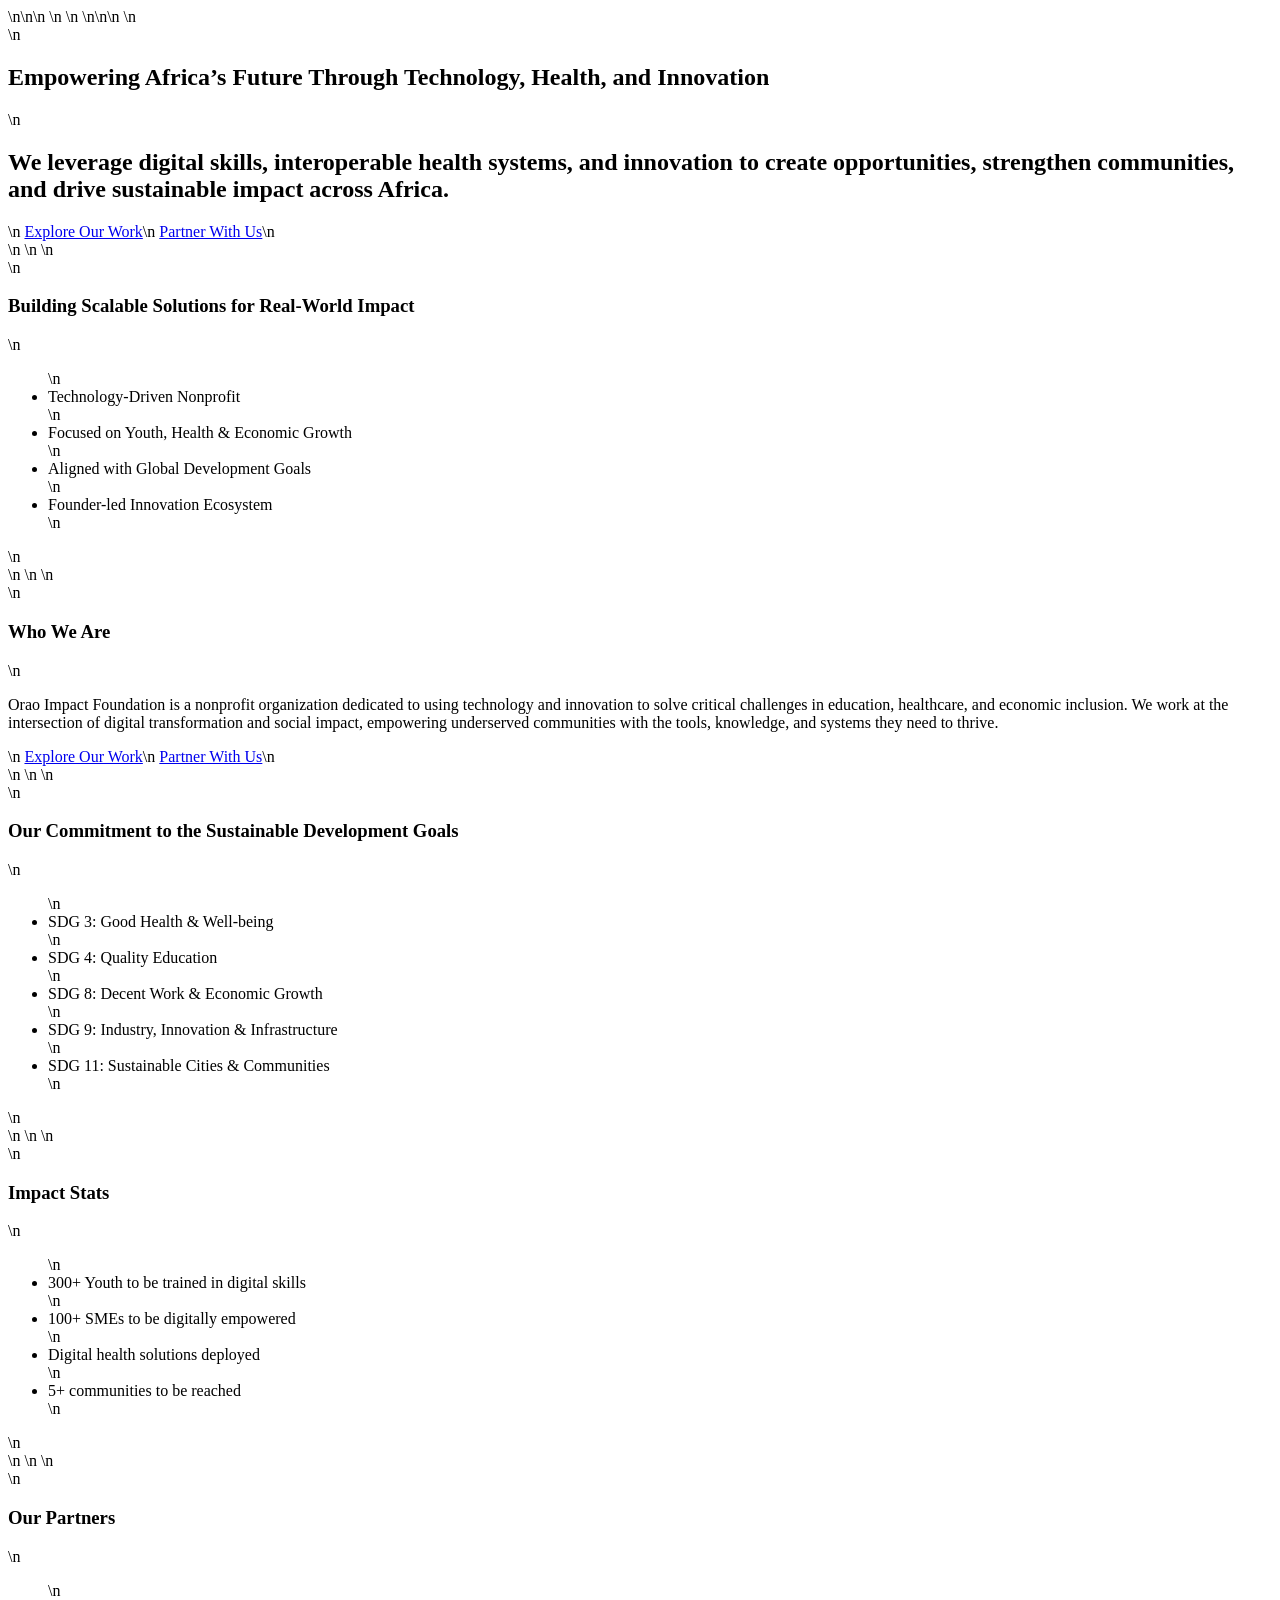
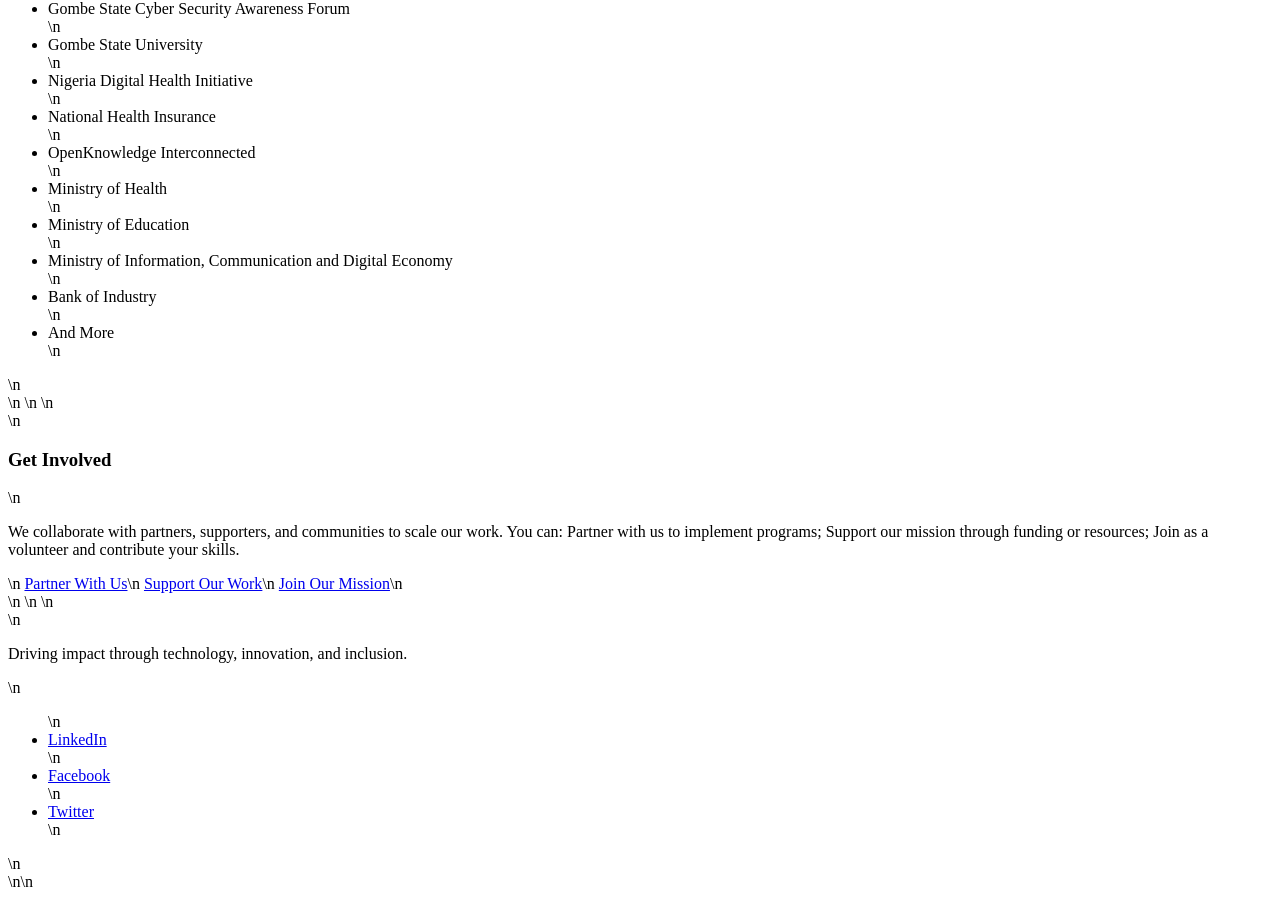
==== commit 9904a4ac: "Update index.html to reflect new content and structure as per the specified changes." ====
--- a/index.html
+++ b/index.html
@@ -1,381 +1 @@
-<!DOCTYPE html>
-<html lang="en" data-theme="light">
-<head>
-  <meta charset="UTF-8"/>
-  <meta name="viewport" content="width=device-width, initial-scale=1.0"/>
-  <title>Orao Impact Foundation — Empowering Communities Through Technology</title>
-  <meta name="description" content="Orao Impact Foundation empowers underserved communities across Africa through digital skills, innovation, and economic inclusion."/>
-  <meta property="og:title" content="Orao Impact Foundation"/>
-  <meta property="og:description" content="Driving digital inclusion, economic empowerment, and sustainable impact across Africa."/>
-  <meta property="og:type" content="website"/>
-  <meta property="og:image" content="assets/images/about-hero.svg"/>
-  <link rel="preconnect" href="https://fonts.googleapis.com"/>
-  <link rel="preconnect" href="https://fonts.gstatic.com" crossorigin/>
-  <link href="https://fonts.googleapis.com/css2?family=Inter:wght@400;500;600;700;800&display=swap" rel="stylesheet"/>
-  <link rel="stylesheet" href="styles.css"/>
-  <script>
-    (function(){var t=localStorage.getItem('orao-theme')||((window.matchMedia&&window.matchMedia('(prefers-color-scheme:dark)').matches)?'dark':'light');document.documentElement.setAttribute('data-theme',t);})();
-  </script>
-</head>
-<body>
-  <a class="skip-link" href="#main">Skip to main content</a>
-
-  <!-- HEADER -->
-  <header class="site-header" id="top">
-    <nav class="nav container" aria-label="Primary">
-      <a href="index.html" class="brand" aria-label="Orao Impact Foundation home">
-        <span class="brand-mark">◉</span>
-        <span>Orao Impact</span>
-      </a>
-      <ul class="nav-links" id="nav-links" role="list">
-        <li><a href="about.html">About</a></li>
-        <li><a href="programs.html">Programs</a></li>
-        <li><a href="blog.html">Blog</a></li>
-        <li><a href="contact.html">Contact</a></li>
-        <li><a href="contact.html" class="btn-nav">Get Involved</a></li>
-      </ul>
-      <div class="nav-actions">
-        <button class="dark-toggle" data-dark-toggle aria-label="Toggle dark mode" title="Toggle dark mode"></button>
-        <button class="menu-toggle" aria-expanded="false" aria-controls="nav-links">Menu</button>
-      </div>
-    </nav>
-  </header>
-
-  <main id="main">
-    <!-- HERO -->
-    <section class="hero section">
-      <div class="container hero-grid">
-        <div>
-          <div class="hero-tag"><span class="dot"></span> Technology for Inclusion</div>
-          <h1>Empowering Communities Through <span class="text-accent">Technology</span> and Innovation</h1>
-          <p class="lead">Driving digital inclusion, economic empowerment, and sustainable impact across Africa — one community at a time.</p>
-          <div class="cta-group">
-            <a href="programs.html" class="btn btn-primary">Explore Our Programs</a>
-            <a href="contact.html" class="btn btn-secondary">Get Involved →</a>
-          </div>
-        </div>
-        <div class="hero-art" aria-hidden="true">
-          <div class="blob blob-1"></div>
-          <div class="blob blob-2"></div>
-          <div class="blob blob-3"></div>
-          <div class="network-card">
-            <p class="nc-label">Our Focus Areas</p>
-            <div class="nc-item"><span class="nc-dot dot-purple"></span> Digital Empowerment</div>
-            <div class="nc-item"><span class="nc-dot dot-green"></span> Community Safety</div>
-            <div class="nc-item"><span class="nc-dot dot-orange"></span> SME Growth</div>
-          </div>
-        </div>
-      </div>
-    </section>
-
-    <!-- IMPACT STATS -->
-    <section class="section muted" id="impact">
-      <div class="container">
-        <div class="section-header centered reveal">
-          <span class="eyebrow">Our Impact Vision</span>
-          <h2>Building a More Inclusive Africa</h2>
-          <p class="lead">We measure our success by the lives we change and the communities we strengthen.</p>
-        </div>
-        <div class="stats">
-          <article class="stat reveal reveal-delay-1">
-            <span class="counter" data-target="500" data-suffix="+">0+</span>
-            <p>Youth to be trained</p>
-          </article>
-          <article class="stat reveal reveal-delay-2">
-            <span class="counter" data-target="150" data-suffix="+">0+</span>
-            <p>SMEs to be empowered</p>
-          </article>
-          <article class="stat reveal reveal-delay-3">
-            <span class="counter" data-target="30" data-suffix="+">0+</span>
-            <p>Communities supported</p>
-          </article>
-          <article class="stat reveal reveal-delay-4">
-            <span class="counter" data-target="3" data-suffix="">0</span>
-            <p>Flagship programs</p>
-          </article>
-        </div>
-      </div>
-    </section>
-
-    <!-- FEATURED PROGRAMS -->
-    <section class="section" id="programs">
-      <div class="container">
-        <div class="section-header reveal">
-          <span class="eyebrow">What We Do</span>
-          <h2>Programs Driving Real Change</h2>
-          <p class="lead">From digital skills for youth to safety tools for communities and digital growth for small businesses — our programs create lasting impact.</p>
-        </div>
-        <div class="grid-3">
-          <article class="card program-card reveal reveal-delay-1" data-category="digital">
-            <div class="program-card-img">
-              <img src="assets/images/program-digital.svg" alt="Youth learning to code at a digital empowerment workshop" loading="lazy"/>
-            </div>
-            <div class="program-card-body">
-              <div class="program-card-tags">
-                <span class="tag tag-digital">Digital Skills</span>
-                <span class="tag tag-digital">AI Basics</span>
-              </div>
-              <h3>Orao Digital Empowerment Program</h3>
-              <p>Hands-on training for youth in coding, AI fundamentals, and digital literacy — preparing the next generation for the digital economy.</p>
-              <a href="programs.html#digital" class="program-card-link">Learn More →</a>
-            </div>
-          </article>
-          <article class="card program-card reveal reveal-delay-2" data-category="safety">
-            <div class="program-card-img">
-              <img src="assets/images/program-safety.svg" alt="Community safety network illustration for meSafe" loading="lazy"/>
-            </div>
-            <div class="program-card-body">
-              <div class="program-card-tags">
-                <span class="tag tag-safety">Community Safety</span>
-                <span class="tag tag-safety">Reporting</span>
-              </div>
-              <h3>Safe Communities Initiative (meSafe)</h3>
-              <p>Technology-powered community safety platform enabling anonymous reporting, rapid response, and safer neighbourhoods for all.</p>
-              <a href="programs.html#safety" class="program-card-link">Learn More →</a>
-            </div>
-          </article>
-          <article class="card program-card reveal reveal-delay-3" data-category="sme">
-            <div class="program-card-img">
-              <img src="assets/images/program-sme.svg" alt="Small business owner learning digital tools through Shopmon" loading="lazy"/>
-            </div>
-            <div class="program-card-body">
-              <div class="program-card-tags">
-                <span class="tag tag-sme">SME Growth</span>
-                <span class="tag tag-sme">E-commerce</span>
-              </div>
-              <h3>SME Digital Growth Program (Shopmon)</h3>
-              <p>Digital enablement for small businesses — from online storefronts to digital marketing and financial tools that help SMEs thrive.</p>
-              <a href="programs.html#sme" class="program-card-link">Learn More →</a>
-            </div>
-          </article>
-        </div>
-        <div class="cta-group center reveal" style="margin-top:2.5rem">
-          <a href="programs.html" class="btn btn-primary">View All Programs</a>
-          <a href="about.html" class="btn btn-secondary">Our Story</a>
-        </div>
-      </div>
-    </section>
-
-    <!-- ABOUT SNIPPET -->
-    <section class="section muted" id="about">
-      <div class="container">
-        <div class="grid-2" style="gap:3rem; align-items:center">
-          <div class="reveal">
-            <span class="eyebrow">Who We Are</span>
-            <h2>A Tech-Enabled Nonprofit Building Pathways to Dignity</h2>
-            <p class="lead">Orao Impact Foundation is a technology-driven nonprofit building pathways to dignity and prosperity. We equip youth, entrepreneurs, and underserved communities with practical digital tools to unlock opportunity.</p>
-            <div class="cta-group">
-              <a href="about.html" class="btn btn-primary">Our Story</a>
-              <a href="contact.html" class="btn btn-secondary">Partner With Us</a>
-            </div>
-          </div>
-          <div class="reveal reveal-delay-2">
-            <div class="pillars" style="grid-template-columns:1fr 1fr; gap:1rem">
-              <div class="card">
-                <div class="card-icon icon-digital">💻</div>
-                <h4>Digital Skills</h4>
-                <p style="font-size:.85rem; color:var(--text-muted)">Equipping youth with in-demand digital competencies for the future of work.</p>
-              </div>
-              <div class="card">
-                <div class="card-icon icon-safety">🛡️</div>
-                <h4>Community Safety</h4>
-                <p style="font-size:.85rem; color:var(--text-muted)">Tech-led solutions strengthening trust and safety in communities.</p>
-              </div>
-              <div class="card">
-                <div class="card-icon icon-sme">🏪</div>
-                <h4>SME Empowerment</h4>
-                <p style="font-size:.85rem; color:var(--text-muted)">Helping small businesses thrive in the digital marketplace.</p>
-              </div>
-              <div class="card">
-                <div class="card-icon icon-mission">🌍</div>
-                <h4>Pan-African Impact</h4>
-                <p style="font-size:.85rem; color:var(--text-muted)">Community-rooted programs that scale across the continent.</p>
-              </div>
-            </div>
-          </div>
-        </div>
-      </div>
-    </section>
-
-    <!-- SDGs -->
-    <section class="section" id="sdg">
-      <div class="container">
-        <div class="section-header centered reveal">
-          <span class="eyebrow">Global Alignment</span>
-          <h2>Advancing the UN Sustainable Development Goals</h2>
-        </div>
-        <div class="sdg-grid">
-          <div class="badge reveal reveal-delay-1">SDG 4<span>Quality Education</span></div>
-          <div class="badge reveal reveal-delay-2">SDG 8<span>Economic Growth</span></div>
-          <div class="badge reveal reveal-delay-3">SDG 9<span>Innovation</span></div>
-          <div class="badge reveal reveal-delay-4">SDG 11<span>Sustainable Cities</span></div>
-        </div>
-      </div>
-    </section>
-
-    <!-- TESTIMONIALS -->
-    <section class="section muted">
-      <div class="container">
-        <div class="section-header centered reveal">
-          <span class="eyebrow">Voices of Change</span>
-          <h2>Stories From Our Community</h2>
-        </div>
-        <div class="testimonials">
-          <article class="testimonial reveal reveal-delay-1">
-            <blockquote>"Through Orao Impact Foundation's digital programme, I gained practical coding skills that opened new income opportunities for me. I now freelance for clients across Africa."</blockquote>
-            <div class="testimonial-author">
-              <div class="testimonial-avatar">👩🏾</div>
-              <div>
-                <p class="testimonial-name">Amara O.</p>
-                <p class="testimonial-title">Programme Graduate · Lagos, Nigeria</p>
-              </div>
-            </div>
-          </article>
-          <article class="testimonial reveal reveal-delay-2">
-            <blockquote>"Shopmon helped us take our family business online. Our sales have grown because customers can now find us on Google and order directly. It changed everything."</blockquote>
-            <div class="testimonial-author">
-              <div class="testimonial-avatar">👨🏾</div>
-              <div>
-                <p class="testimonial-name">Emeka C.</p>
-                <p class="testimonial-title">Small Business Owner · Enugu, Nigeria</p>
-              </div>
-            </div>
-          </article>
-        </div>
-        <p style="text-align:center; margin-top:1.5rem; font-size:.8rem; color:var(--text-light)">
-          * Testimonials are illustrative of expected programme outcomes. Real stories will be featured as programmes launch.
-        </p>
-      </div>
-    </section>
-
-    <!-- BLOG PREVIEW -->
-    <section class="section" id="blog">
-      <div class="container">
-        <div class="section-header reveal">
-          <span class="eyebrow">From Our Blog</span>
-          <h2>Insights, Stories & Updates</h2>
-          <p class="lead">Perspectives on digital inclusion, community development, and technology for social good.</p>
-        </div>
-        <div class="grid-3">
-          <a href="post.html?id=digital-skills-new-literacy" class="card blog-card reveal reveal-delay-1">
-            <div class="blog-card-img"><img src="assets/images/blog-digital.svg" alt="Digital skills blog post cover" loading="lazy"/></div>
-            <div class="blog-card-body">
-              <div class="blog-card-meta"><time datetime="2025-04-20">20 April 2025</time></div>
-              <h3>Why Digital Skills Are the New Literacy for African Youth</h3>
-              <p>Coding, AI literacy, and digital fluency are no longer optional — they are the gateway to opportunity in today's economy.</p>
-              <div class="blog-card-tags"><span class="tag tag-digital">Digital Skills</span><span class="tag">Youth</span></div>
-            </div>
-          </a>
-          <a href="post.html?id=mesafe-community-safety" class="card blog-card reveal reveal-delay-2">
-            <div class="blog-card-img"><img src="assets/images/blog-safety.svg" alt="Community safety blog post cover" loading="lazy"/></div>
-            <div class="blog-card-body">
-              <div class="blog-card-meta"><time datetime="2025-03-10">10 March 2025</time></div>
-              <h3>How meSafe Is Reimagining Community Safety in Nigeria</h3>
-              <p>The meSafe platform is giving everyday citizens tools to report, connect, and respond — building safer neighbourhoods.</p>
-              <div class="blog-card-tags"><span class="tag tag-safety">meSafe</span><span class="tag">Community</span></div>
-            </div>
-          </a>
-          <a href="post.html?id=shopmon-smes-go-digital" class="card blog-card reveal reveal-delay-3">
-            <div class="blog-card-img"><img src="assets/images/blog-sme.svg" alt="SME digital economy blog post cover" loading="lazy"/></div>
-            <div class="blog-card-body">
-              <div class="blog-card-meta"><time datetime="2025-02-14">14 February 2025</time></div>
-              <h3>Shopmon: Helping African SMEs Thrive in the Digital Economy</h3>
-              <p>Small businesses are the backbone of African economies. Shopmon is helping them go digital, one business at a time.</p>
-              <div class="blog-card-tags"><span class="tag tag-sme">SME</span><span class="tag">Shopmon</span></div>
-            </div>
-          </a>
-        </div>
-        <div class="cta-group center reveal" style="margin-top:2.5rem">
-          <a href="blog.html" class="btn btn-outline">View All Posts</a>
-        </div>
-      </div>
-    </section>
-
-    <!-- PARTNERS PLACEHOLDER -->
-    <section class="section muted">
-      <div class="container">
-        <div class="section-header centered reveal">
-          <span class="eyebrow">Our Partners</span>
-          <h2>Building Impact Together</h2>
-          <p class="lead">We collaborate with organisations, governments, and individuals who share our vision of a digitally inclusive Africa.</p>
-        </div>
-        <div class="partners-row reveal">
-          <div class="partner-logo">Partner One</div>
-          <div class="partner-logo">Partner Two</div>
-          <div class="partner-logo">Partner Three</div>
-          <div class="partner-logo">Partner Four</div>
-          <div class="partner-logo">Your Name Here</div>
-        </div>
-        <p style="text-align:center; margin-top:1.5rem; font-size:.8rem; color:var(--text-light)">Partner logos are placeholders. <a href="contact.html" style="color:var(--secondary)">Become a partner →</a></p>
-      </div>
-    </section>
-
-    <!-- GET INVOLVED CTA -->
-    <section class="section">
-      <div class="container">
-        <div class="cta-banner reveal">
-          <span class="eyebrow" style="color:rgba(255,255,255,.7)">Join Us</span>
-          <h2>Ready to Make an Impact?</h2>
-          <p>Whether you volunteer, donate, or partner with us — every action moves us closer to a more equitable digital Africa.</p>
-          <div class="cta-group center">
-            <a href="contact.html" class="btn btn-accent">Get Involved Today</a>
-            <a href="programs.html" class="btn btn-secondary">Explore Programs</a>
-          </div>
-        </div>
-      </div>
-    </section>
-  </main>
-
-  <!-- FOOTER -->
-  <footer class="site-footer">
-    <div class="container">
-      <div class="footer-grid">
-        <div>
-          <div class="footer-brand"><span class="brand-mark">◉</span> Orao Impact Foundation</div>
-          <p class="footer-desc">Empowering communities through technology, inclusion, and innovation across Africa.</p>
-          <div class="footer-socials">
-            <a href="#" class="social-link" aria-label="Twitter/X">𝕏</a>
-            <a href="#" class="social-link" aria-label="LinkedIn">in</a>
-            <a href="#" class="social-link" aria-label="Instagram">Ig</a>
-            <a href="#" class="social-link" aria-label="YouTube">▶</a>
-          </div>
-        </div>
-        <div>
-          <p class="footer-heading">Quick Links</p>
-          <nav class="footer-links">
-            <a href="about.html">About Us</a>
-            <a href="programs.html">Programs</a>
-            <a href="blog.html">Blog</a>
-            <a href="contact.html">Contact</a>
-          </nav>
-        </div>
-        <div>
-          <p class="footer-heading">Contact</p>
-          <div class="footer-contact-item">📧 <a href="mailto:info@oraoimpact.org">info@oraoimpact.org</a></div>
-          <div class="footer-contact-item">📞 <span>+000 000 0000</span></div>
-          <div class="footer-contact-item">📍 <span>Nigeria, Africa</span></div>
-        </div>
-        <div>
-          <p class="footer-heading">Stay Updated</p>
-          <form class="newsletter" onsubmit="return false">
-            <label for="newsletter-email">Subscribe to our newsletter</label>
-            <div class="newsletter-row">
-              <input id="newsletter-email" type="email" placeholder="Your email" required/>
-              <button type="submit">Subscribe</button>
-            </div>
-          </form>
-        </div>
-      </div>
-      <div class="footer-bottom">
-        <p>© 2025 Orao Impact Foundation. All rights reserved.</p>
-        <div class="footer-bottom-links">
-          <a href="#">Privacy Policy</a>
-          <a href="#">Terms of Use</a>
-        </div>
-      </div>
-    </div>
-  </footer>
-
-  <script src="script.js"></script>
-</body>
-</html>
+<!DOCTYPE html>\n<html lang="en">\n<head>\n    <meta charset="UTF-8">\n    <meta name="viewport" content="width=device-width, initial-scale=1.0">\n    <title>Orao Impact Foundation</title>\n</head>\n<body>\n    <!-- HERO Section -->\n    <section id="hero">\n        <h1>Empowering Africa’s Future Through Technology, Health, and Innovation</h1>\n        <h2>We leverage digital skills, interoperable health systems, and innovation to create opportunities, strengthen communities, and drive sustainable impact across Africa.</h2>\n        <a href="programs.html">Explore Our Work</a>\n        <a href="contact.html">Partner With Us</a>\n    </section>\n    \n    <!-- TRUST / CREDIBILITY STRIP -->\n    <section id="trust">\n        <h3>Building Scalable Solutions for Real-World Impact</h3>\n        <ul>\n            <li>Technology-Driven Nonprofit</li>\n            <li>Focused on Youth, Health & Economic Growth</li>\n            <li>Aligned with Global Development Goals</li>\n            <li>Founder-led Innovation Ecosystem</li>\n        </ul>\n    </section>\n    \n    <!-- About Snippet Section -->\n    <section id="about">\n        <h3>Who We Are</h3>\n        <p>Orao Impact Foundation is a nonprofit organization dedicated to using technology and innovation to solve critical challenges in education, healthcare, and economic inclusion. We work at the intersection of digital transformation and social impact, empowering underserved communities with the tools, knowledge, and systems they need to thrive.</p>\n        <a href="programs.html">Explore Our Work</a>\n        <a href="contact.html">Partner With Us</a>\n    </section>\n    \n    <!-- SDG Section -->\n    <section id="sdg">\n        <h3>Our Commitment to the Sustainable Development Goals</h3>\n        <ul>\n            <li>SDG 3: Good Health & Well-being</li>\n            <li>SDG 4: Quality Education</li>\n            <li>SDG 8: Decent Work & Economic Growth</li>\n            <li>SDG 9: Industry, Innovation & Infrastructure</li>\n            <li>SDG 11: Sustainable Cities & Communities</li>\n        </ul>\n    </section>\n    \n    <!-- Impact Stats Section -->\n    <section id="impact-stats">\n        <h3>Impact Stats</h3>\n        <ul>\n            <li>300+ Youth to be trained in digital skills</li>\n            <li>100+ SMEs to be digitally empowered</li>\n            <li>Digital health solutions deployed</li>\n            <li>5+ communities to be reached</li>\n        </ul>\n    </section>\n    \n    <!-- Partners Placeholder Section -->\n    <section id="partners">\n        <h3>Our Partners</h3>\n        <ul>\n            <li>Gombe State Cyber Security Awareness Forum</li>\n            <li>Gombe State University</li>\n            <li>Nigeria Digital Health Initiative</li>\n            <li>National Health Insurance</li>\n            <li>OpenKnowledge Interconnected</li>\n            <li>Ministry of Health</li>\n            <li>Ministry of Education</li>\n            <li>Ministry of Information, Communication and Digital Economy</li>\n            <li>Bank of Industry</li>\n            <li>And More</li>\n        </ul>\n    </section>\n    \n    <!-- Get Involved CTA Section -->\n    <section id="get-involved">\n        <h3>Get Involved</h3>\n        <p>We collaborate with partners, supporters, and communities to scale our work. You can: Partner with us to implement programs; Support our mission through funding or resources; Join as a volunteer and contribute your skills.</p>\n        <a href="contact.html">Partner With Us</a>\n        <a href="contact.html">Support Our Work</a>\n        <a href="contact.html">Join Our Mission</a>\n    </section>\n    \n    <!-- Footer Section -->\n    <footer>\n        <p>Driving impact through technology, innovation, and inclusion.</p>\n        <ul>\n            <li><a href="#" aria-label="LinkedIn">LinkedIn</a></li>\n            <li><a href="#" aria-label="Facebook">Facebook</a></li>\n            <li><a href="#" aria-label="Twitter">Twitter</a></li>\n        </ul>\n    </footer>\n</body>\n</html>
